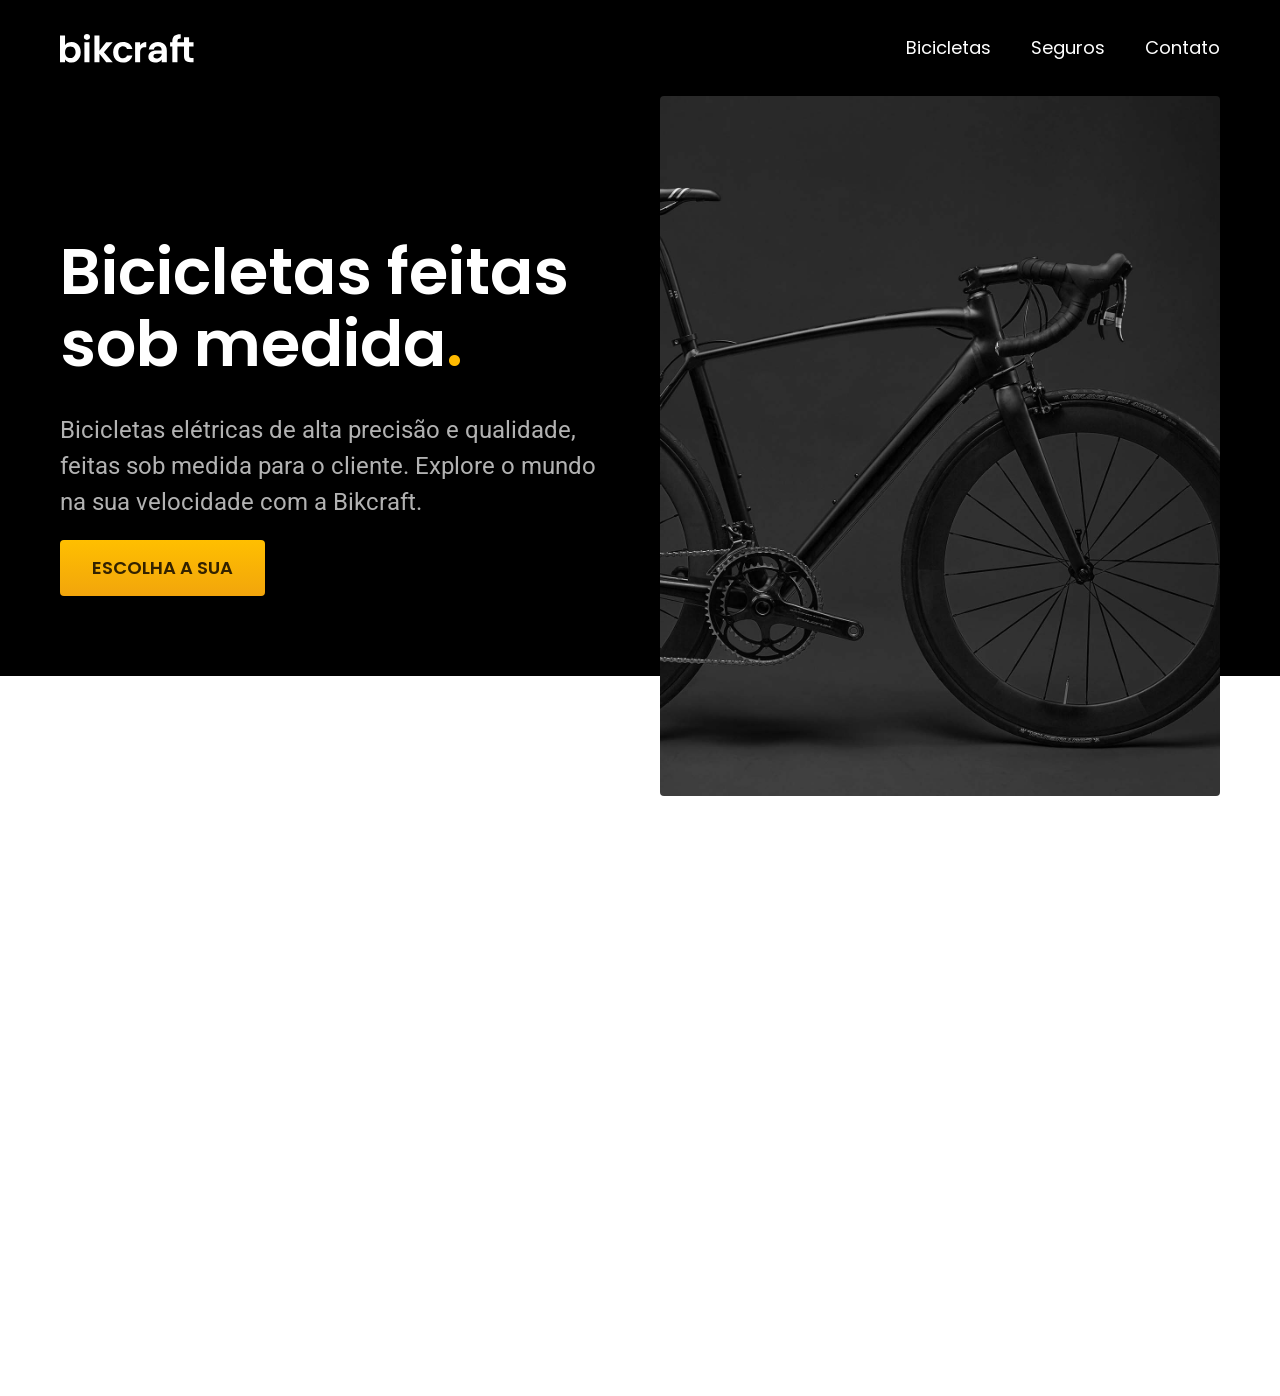
==== index.html @ 1d9999a8 "Refatoração, organização css" ====
<!DOCTYPE html>
<html lang="pt-br">

<head>
  <meta charset="UTF-8">
  <meta name="viewport" content="width=device-width, initial-scale=1.0">
  <title>Bikcraft - Bicicletas Elétricas</title>
  <meta name="description" content="Bicicletas elétricas de alta precisão e qualidade,  feitas sob medida para o cliente. Explore o mundo na sua velocidade com a Bikcraft.">
  <link rel="stylesheet" href="./css/style.css">
  <link rel="preconnect" href="https://fonts.googleapis.com">
  <link rel="preconnect" href="https://fonts.gstatic.com" crossorigin>
  <link href="https://fonts.googleapis.com/css2?family=Poppins:wght@400;600&family=Roboto:wght@400;500&display=swap" rel="stylesheet">
</head>

<body>
  <header class="header-bg">
    <div class="header">
      <a href="./"><img src="./img/bikcraft.svg" alt="Logo Bikcraft"></a>
      <nav aria-label="primaria">
        <ul class="header-menu font-1-m cor-0">
          <li><a href="./bicicletas.html">Bicicletas</a></li>
          <li><a href="./seguros.html">Seguros</a></li>
          <li><a href="./contato.html">Contato</a></li>
        </ul>
      </nav>
    </div>
  </header>
  <main class="introducao-bg">
    <div class="introducao">
      <div class="introducao-conteudo">
        <h1 class="font-1-xxl cor-0">Bicicletas feitas sob medida<span class="cor-p1">.</span></h1>
        <p class="font-2-l cor-5">Bicicletas elétricas de alta precisão e qualidade, feitas sob medida para o cliente. Explore o mundo na sua velocidade com a Bikcraft.</p>
        <a class="botao" href="./bicicletas.html">Escolha a sua</a>
      </div>
      <div>
        <img src="./img/fotos/introducao.jpg" alt="Bicicleta elétrica preta.">
      </div>
    </div>
  </main>

</body>


</html>
---- css/style.css ----
@import "./global/global.css";
@import "./utilidades/tipografia.css";
@import "./utilidades/cores.css";

@import "./global/header.css";

/* Utilidades */
@import "./utilidades/componentes.css";

/* Home */
@import "./home/introducao.css";
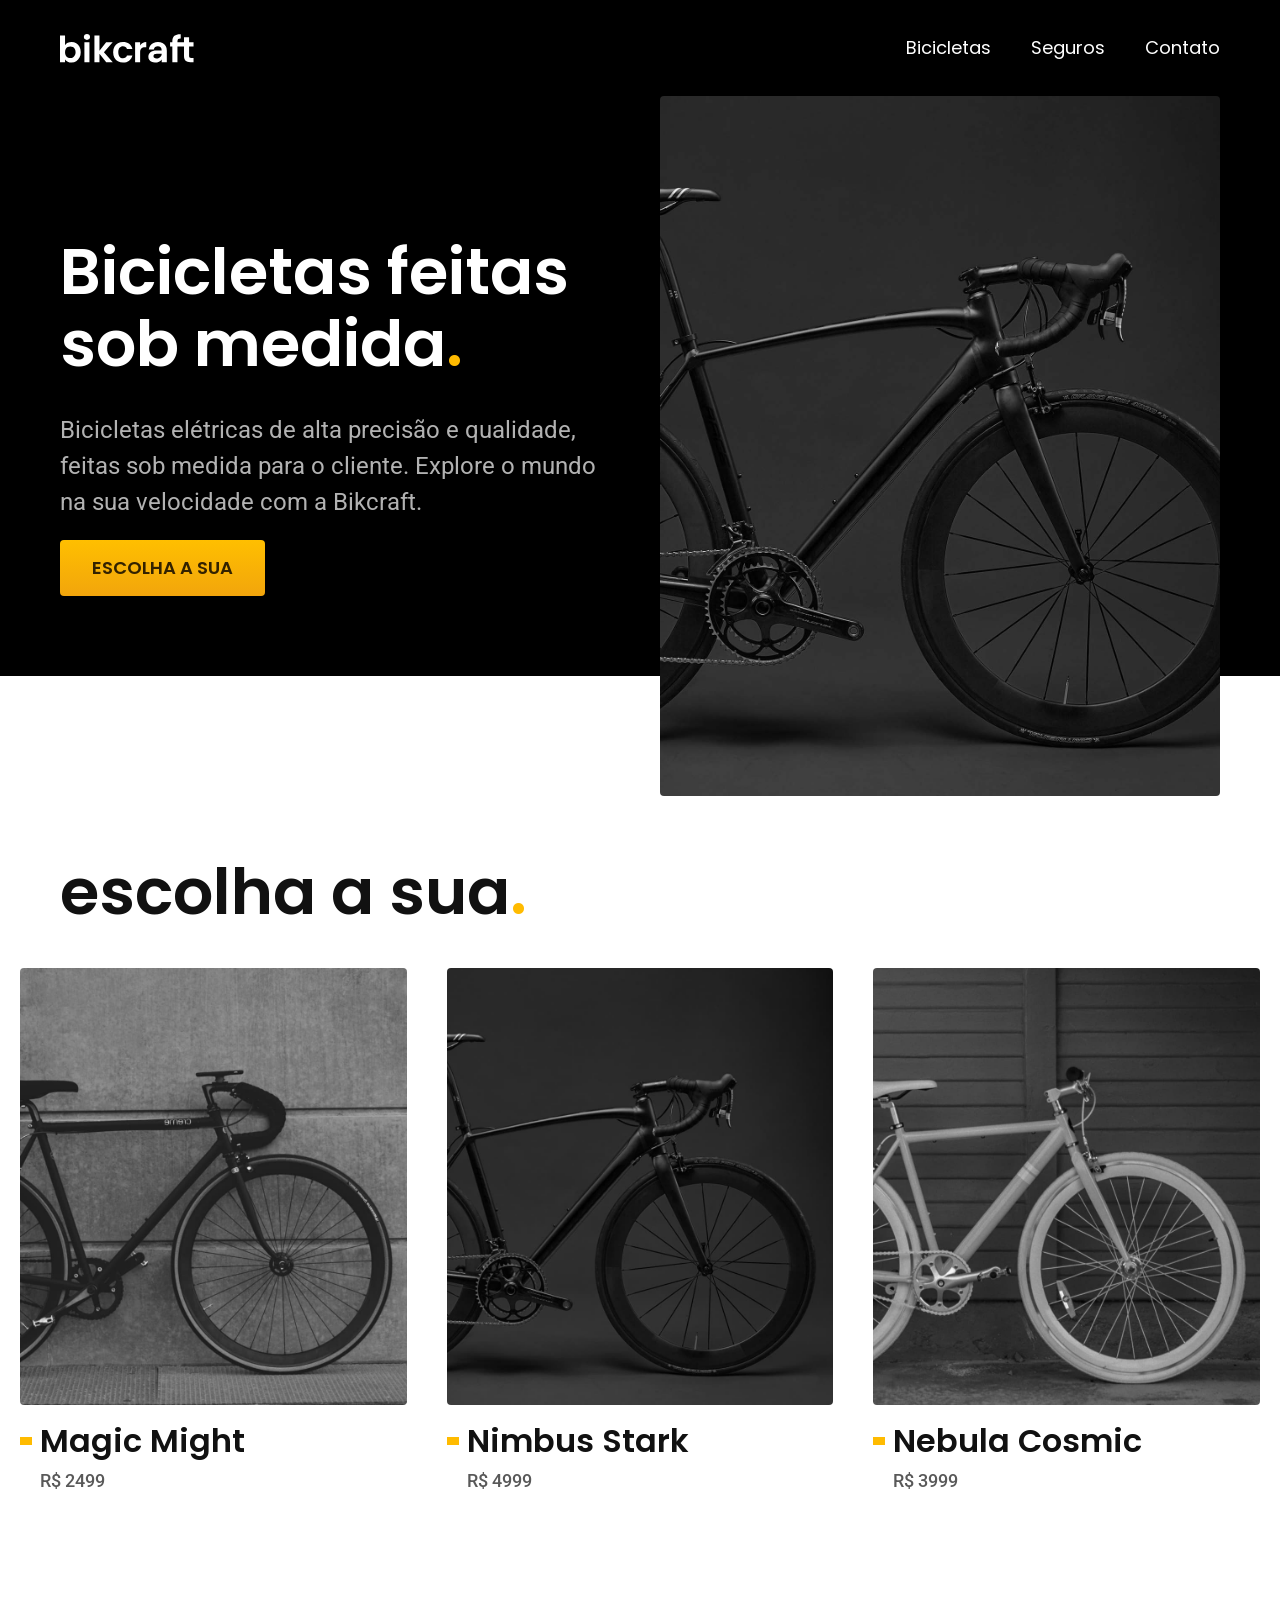
==== commit 20c463bf: "Adiciona lista de bicicletas" ====
--- a/index.html
+++ b/index.html
@@ -38,6 +38,33 @@
     </div>
   </main>
 
+  <article class="bicicletas-lista">
+    <h2 class="font-1-xxl">escolha a sua<span class="cor-p1">.</span></h2>
+    <ul>
+      <li>
+        <a href="./bicicletas/magic.html">
+          <img src="./img/bicicletas/magic-home.jpg" alt="Bicicleta preta modelo Magic.">
+          <h3 class="font-1-xl cor-11">Magic Might</h3>
+          <span class="font-2-m cor-8">R$ 2499</span>
+        </a>
+      </li>
+      <li>
+        <a href="./bicicletas/magic.html">
+          <img src="./img/bicicletas/nimbus-home.jpg" alt="Bicicleta preta modelo Magic.">
+          <h3 class="font-1-xl cor-11">Nimbus Stark</h3>
+          <span class="font-2-m cor-8">R$ 4999</span>
+        </a>
+      </li>
+      <li>
+        <a href="./bicicletas/magic.html">
+          <img src="./img/bicicletas/nebula-home.jpg" alt="Bicicleta preta modelo Magic.">
+          <h3 class="font-1-xl cor-11">Nebula Cosmic</h3>
+          <span class="font-2-m cor-8">R$ 3999</span>
+        </a>
+      </li>
+    </ul>
+  </article>
+
 </body>
 
 
--- a/css/style.css
+++ b/css/style.css
@@ -9,3 +9,6 @@
 
 /* Home */
 @import "./home/introducao.css";
+
+/* Bicicletas */
+@import "./bicicletas/bicicletas-lista.css";
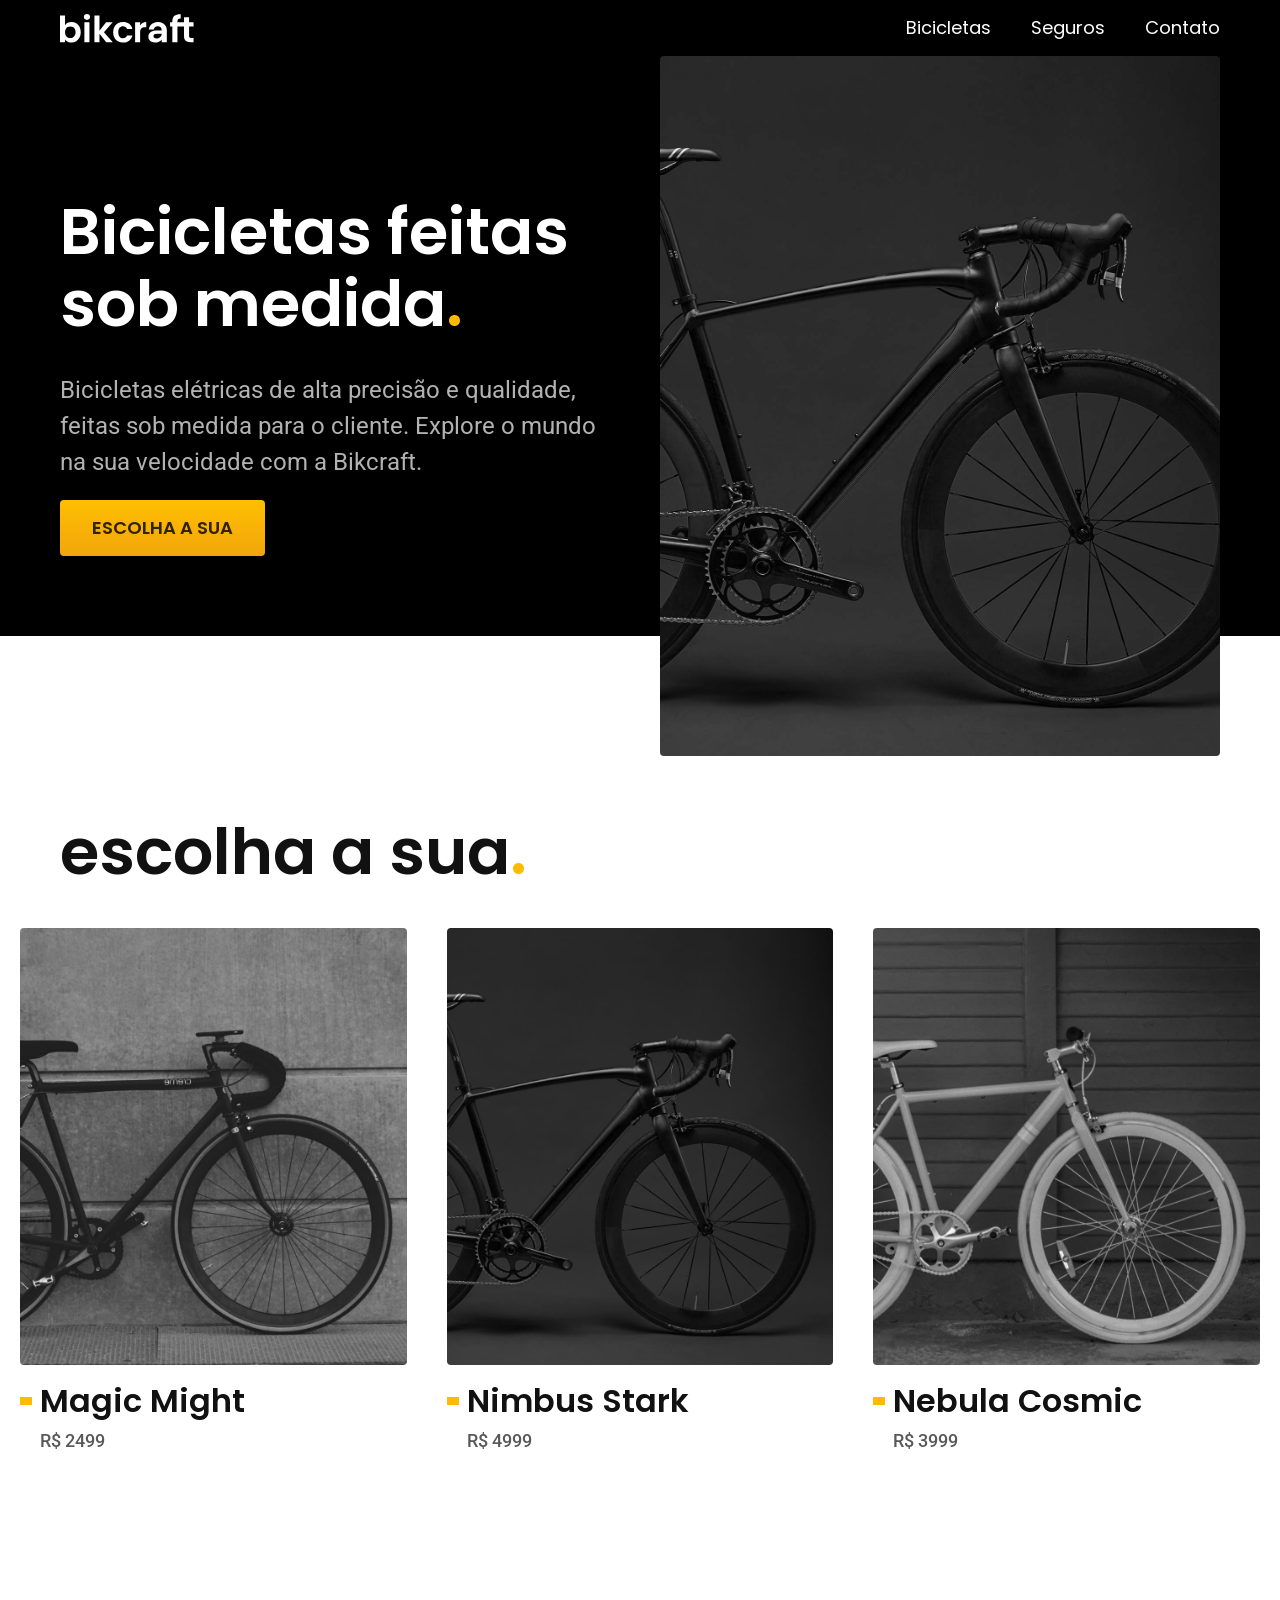
==== commit 89df43d5: "Organização css, adiciona container" ====
--- a/index.html
+++ b/index.html
@@ -14,7 +14,7 @@
 
 <body>
   <header class="header-bg">
-    <div class="header">
+    <div class="header container">
       <a href="./"><img src="./img/bikcraft.svg" alt="Logo Bikcraft"></a>
       <nav aria-label="primaria">
         <ul class="header-menu font-1-m cor-0">
@@ -26,7 +26,7 @@
     </div>
   </header>
   <main class="introducao-bg">
-    <div class="introducao">
+    <div class="introducao container">
       <div class="introducao-conteudo">
         <h1 class="font-1-xxl cor-0">Bicicletas feitas sob medida<span class="cor-p1">.</span></h1>
         <p class="font-2-l cor-5">Bicicletas elétricas de alta precisão e qualidade, feitas sob medida para o cliente. Explore o mundo na sua velocidade com a Bikcraft.</p>
@@ -39,7 +39,7 @@
   </main>
 
   <article class="bicicletas-lista">
-    <h2 class="font-1-xxl">escolha a sua<span class="cor-p1">.</span></h2>
+    <h2 class="container font-1-xxl">escolha a sua<span class="cor-p1">.</span></h2>
     <ul>
       <li>
         <a href="./bicicletas/magic.html">
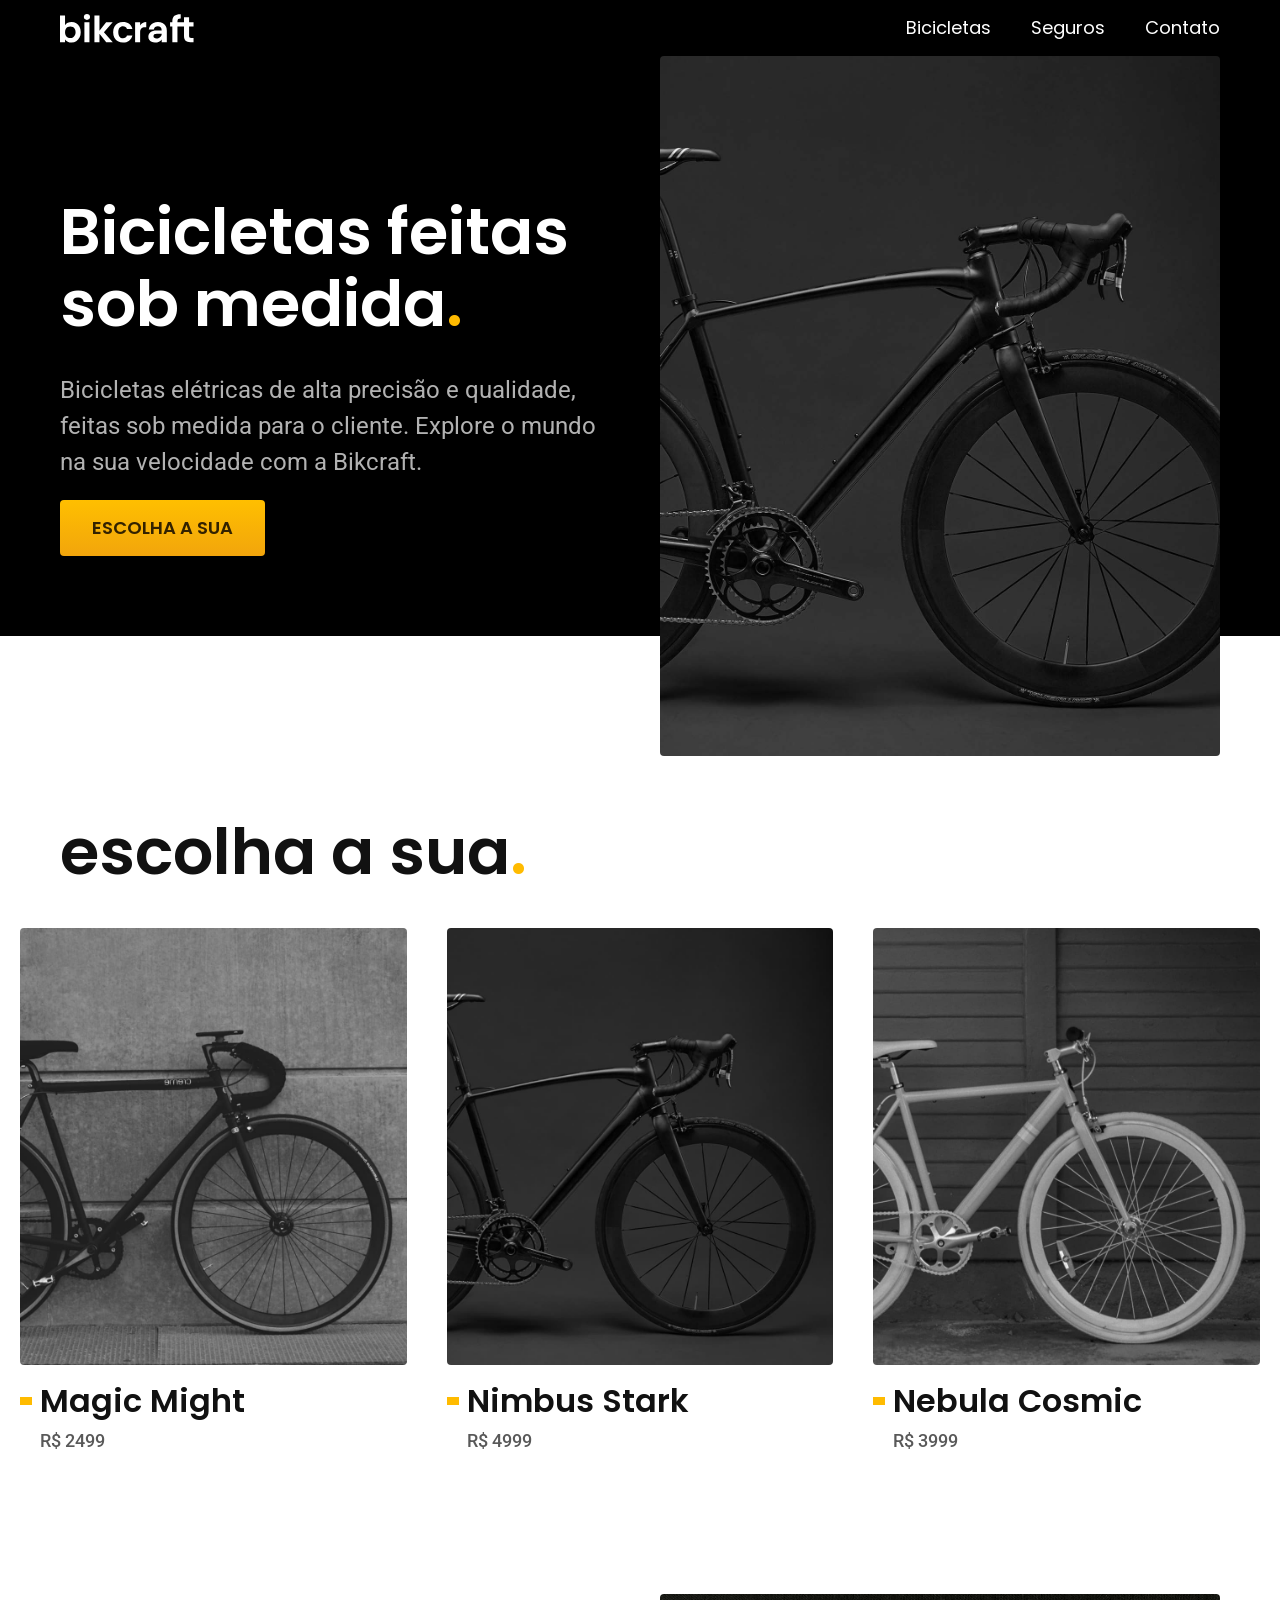
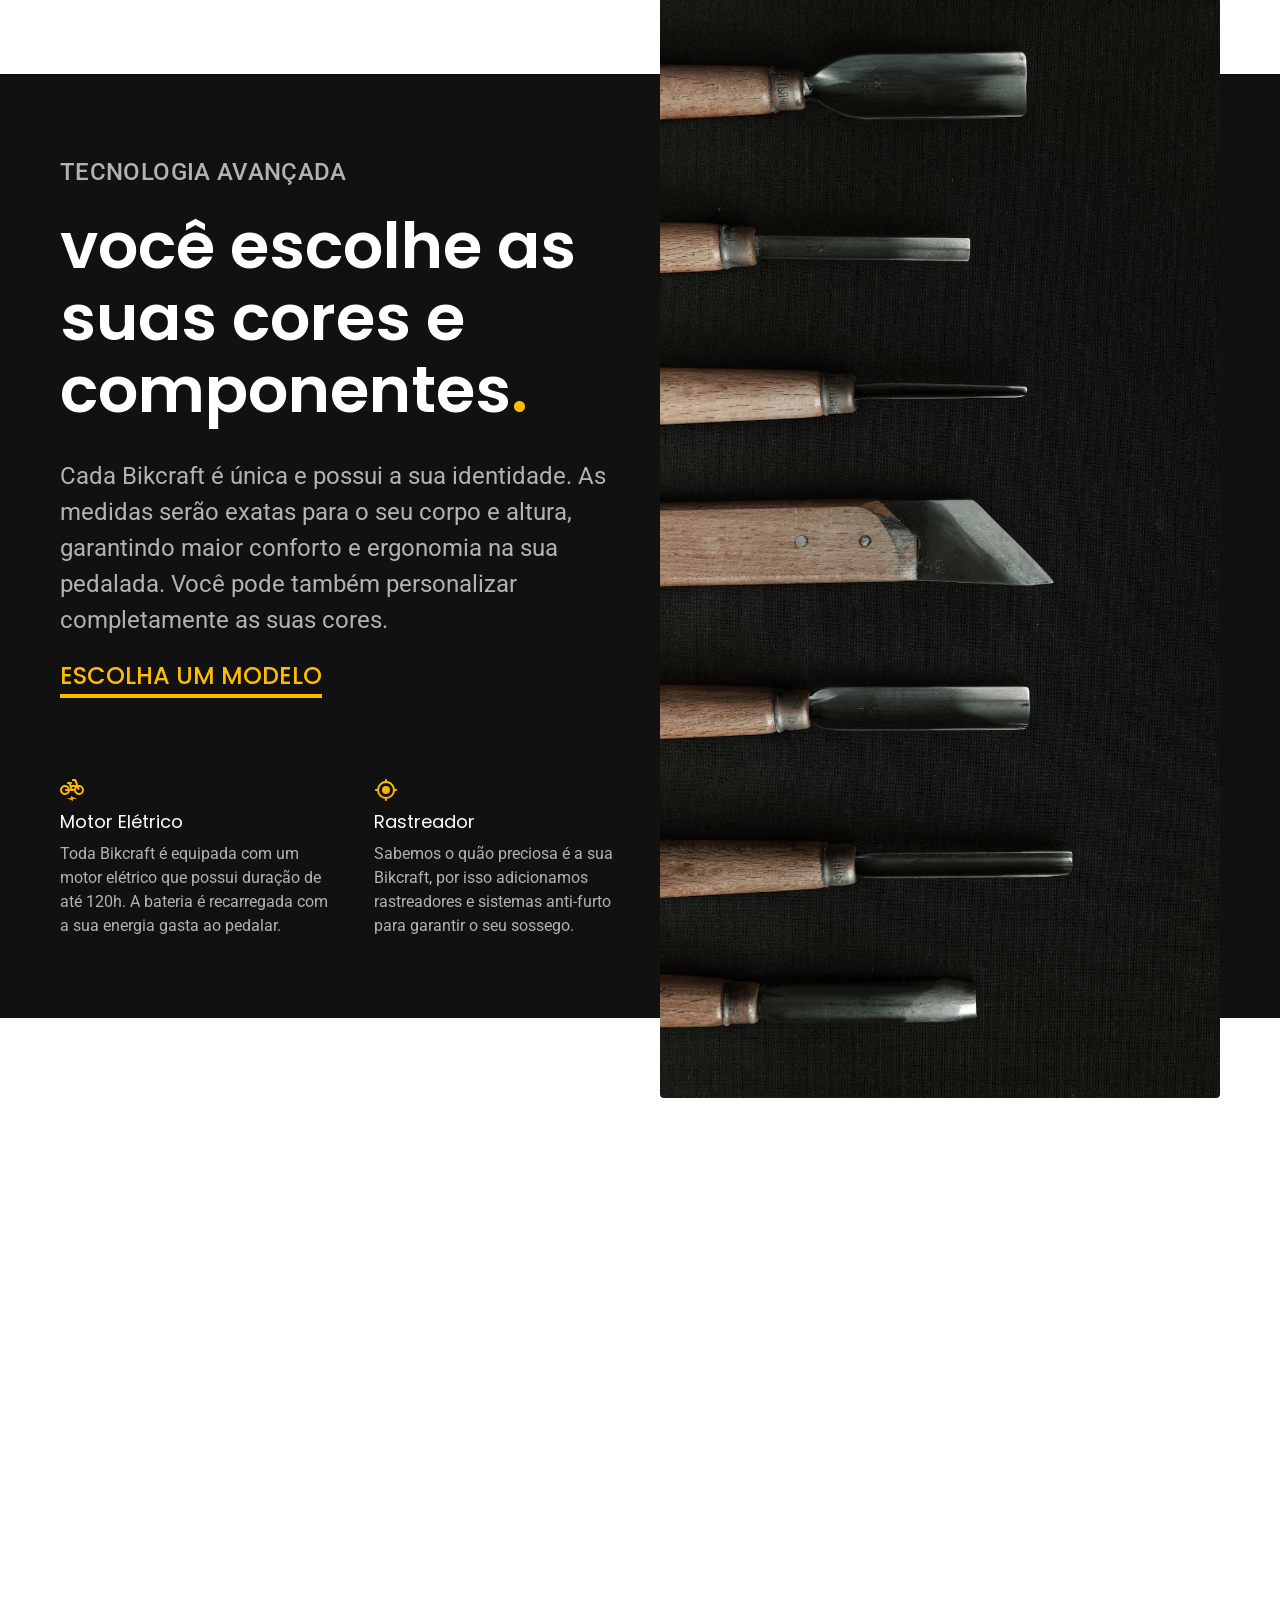
==== commit 4d8b32ad: "Adiciona tecnologia" ====
--- a/index.html
+++ b/index.html
@@ -65,7 +65,31 @@
     </ul>
   </article>
 
+  <article class="tecnologia-bg">
+    <div class="tecnologia container">
+      <div class="tecnologia-conteudo">
+        <span class="font-2-l-b cor-5">Tecnologia Avançada</span>
+        <h2 class="font-1-xxl cor-0">você escolhe as suas cores e componentes<span class="cor-p1">.</span></h2>
+        <p class="font-2-l cor-5">Cada Bikcraft é única e possui a sua identidade. As medidas serão exatas para o seu corpo e altura, garantindo maior conforto e ergonomia na sua pedalada. Você pode também personalizar completamente as suas cores.</p>
+        <a class="link" href="./bicicletas.html">Escolha um modelo</a>
+        <div class="tecnologia-vantagens">
+          <div>
+            <img src="./img/icones/eletrica.svg" alt="">
+            <h3 class="font-1-m cor-0">Motor Elétrico</h3>
+            <p class="font-2-s cor-5">Toda Bikcraft é equipada com um motor elétrico que possui duração de até 120h. A bateria é recarregada com a sua energia gasta ao pedalar.</p>
+          </div>
+          <div>
+            <img src="./img/icones/rastreador.svg" alt="">
+            <h3 class="font-1-m cor-0">Rastreador</h3>
+            <p class="font-2-s cor-5">Sabemos o quão preciosa é a sua Bikcraft, por isso adicionamos rastreadores e sistemas anti-furto para garantir o seu sossego.</p>
+          </div>
+        </div>
+      </div>
+      <div class="tecnologia-imagem">
+        <img src="./img/fotos/tecnologia.jpg" alt="">
+      </div>
+    </div>
+  </article>
 </body>
 
-
 </html>
--- a/css/style.css
+++ b/css/style.css
@@ -9,6 +9,7 @@
 
 /* Home */
 @import "./home/introducao.css";
+@import "./home/tecnologia.css";
 
 /* Bicicletas */
 @import "./bicicletas/bicicletas-lista.css";
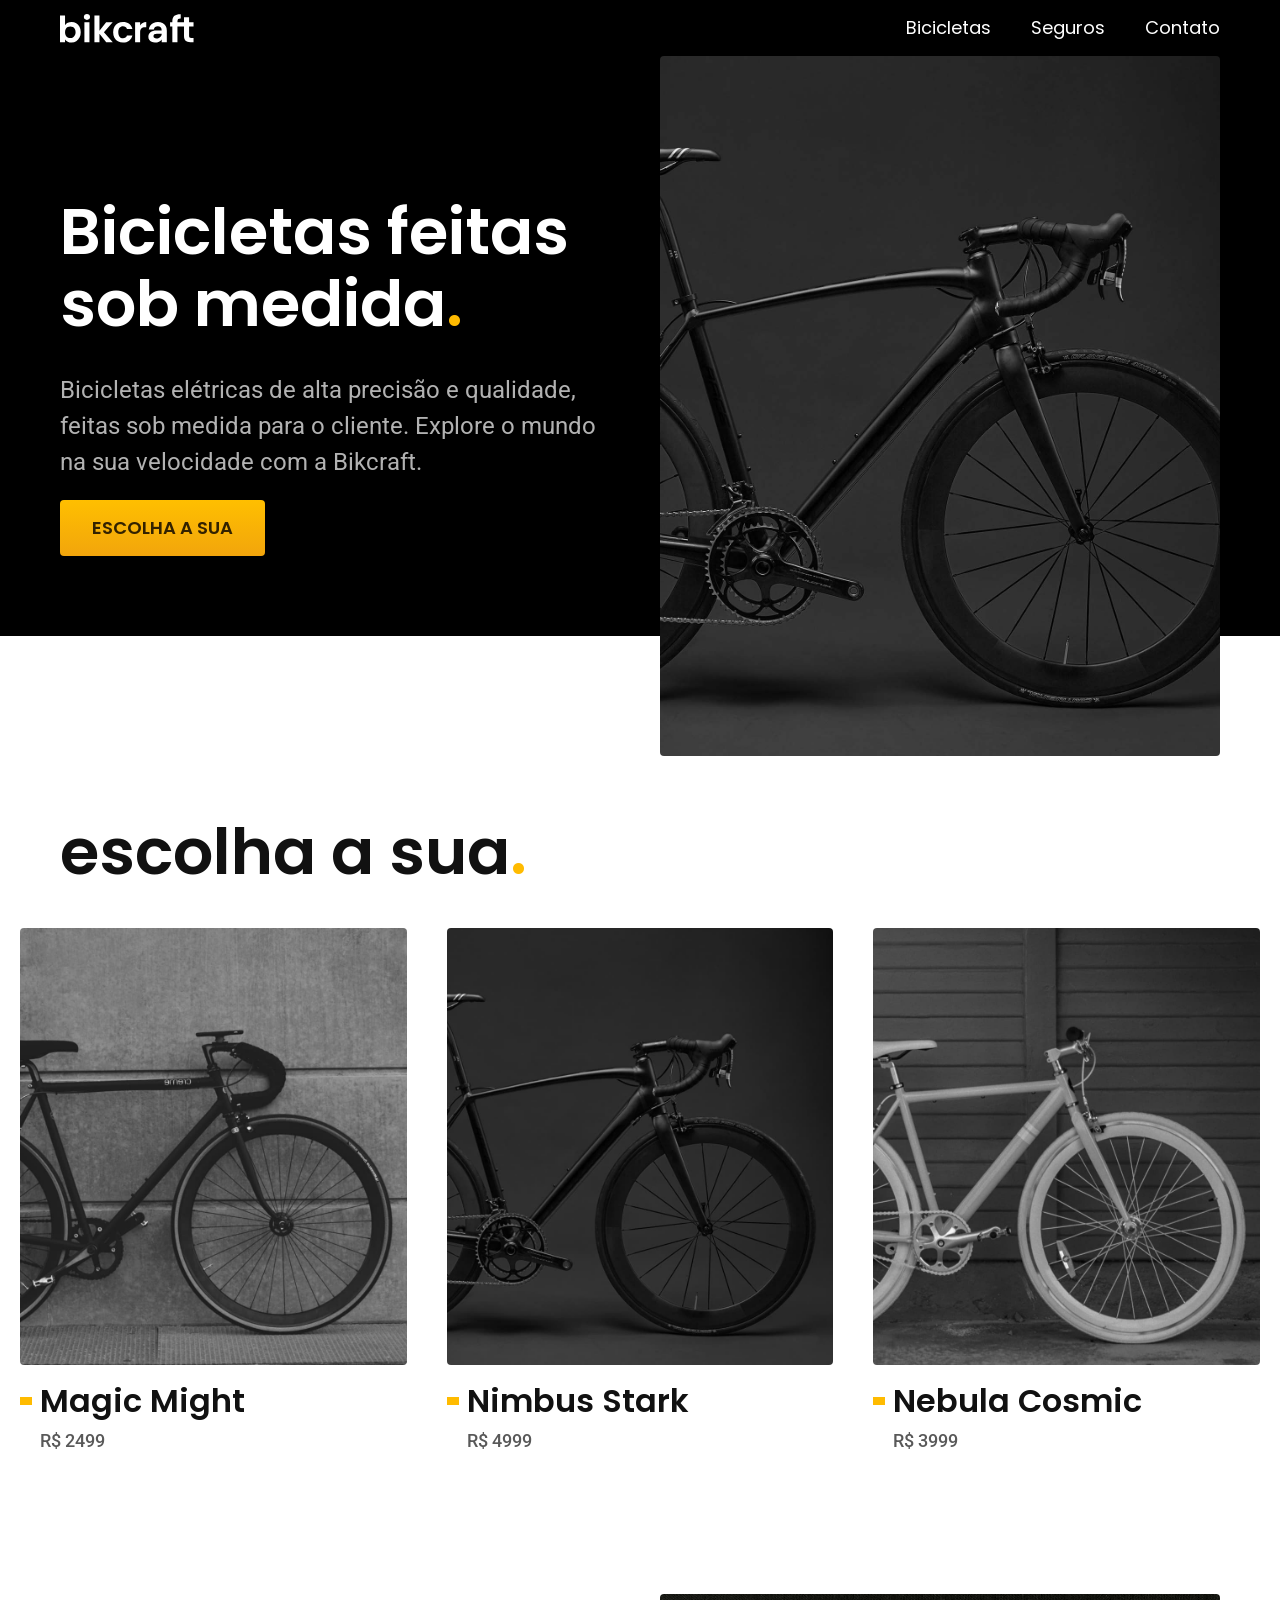
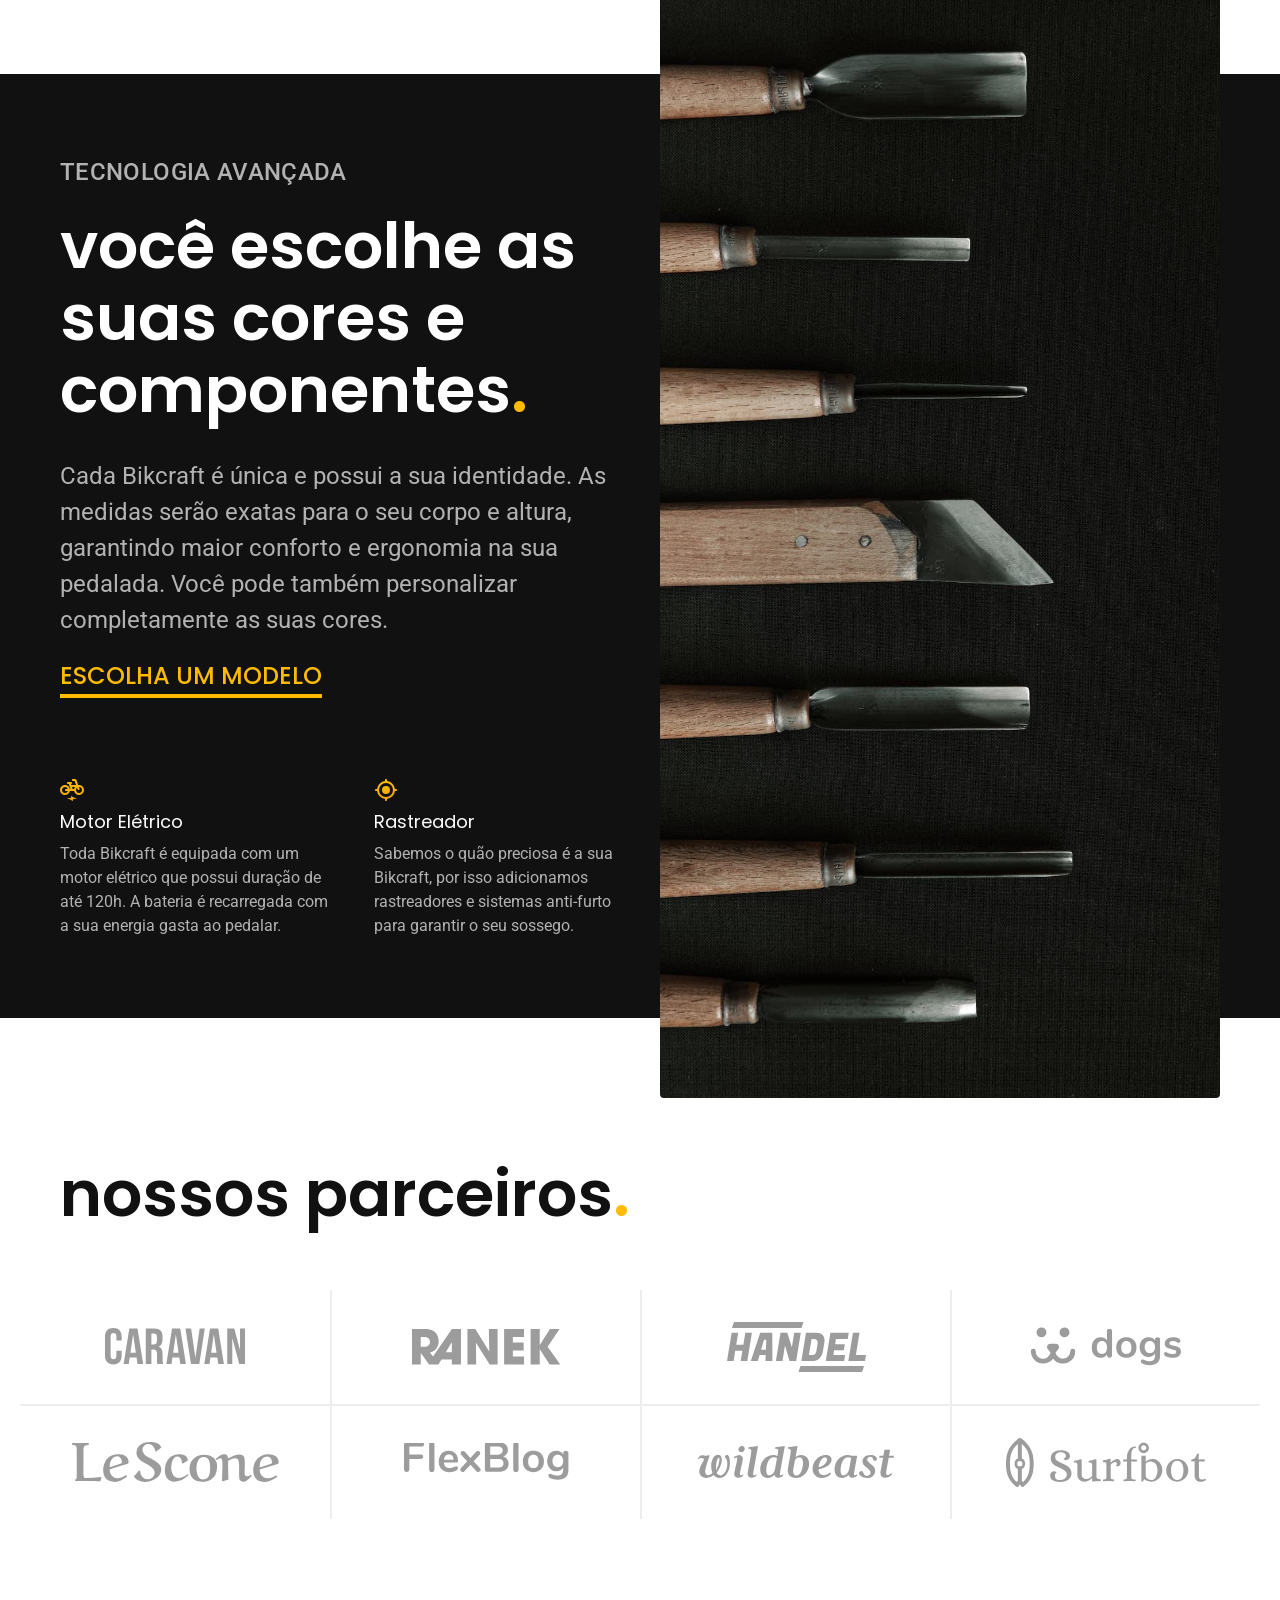
==== commit 39931fd0: "Adiciona parceiros" ====
--- a/index.html
+++ b/index.html
@@ -90,6 +90,19 @@
       </div>
     </div>
   </article>
+  <section class="parceiros" aria-label="Nossos Parceiros">
+    <h2 class="container font-1-xxl">nossos parceiros<span class="cor-p1">.</span></h2>
+    <ul>
+      <li><img src="./img/parceiros/caravan.svg" alt="caravan"></li>
+      <li><img src="./img/parceiros/ranek.svg" alt="ranek"></li>
+      <li><img src="./img/parceiros/handel.svg" alt="handel"></li>
+      <li><img src="./img/parceiros/dogs.svg" alt="dogs"></li>
+      <li><img src="./img/parceiros/lescone.svg" alt="lescone"></li>
+      <li><img src="./img/parceiros/flexblog.svg" alt="flexblog"></li>
+      <li><img src="./img/parceiros/wildbeast.svg" alt="wildbeast"></li>
+      <li><img src="./img/parceiros/surfbot.svg" alt="surfbot"></li>
+    </ul>
+  </section>
 </body>
 
 </html>
--- a/css/style.css
+++ b/css/style.css
@@ -10,6 +10,7 @@
 /* Home */
 @import "./home/introducao.css";
 @import "./home/tecnologia.css";
+@import "./home/parceiros.css";
 
 /* Bicicletas */
 @import "./bicicletas/bicicletas-lista.css";
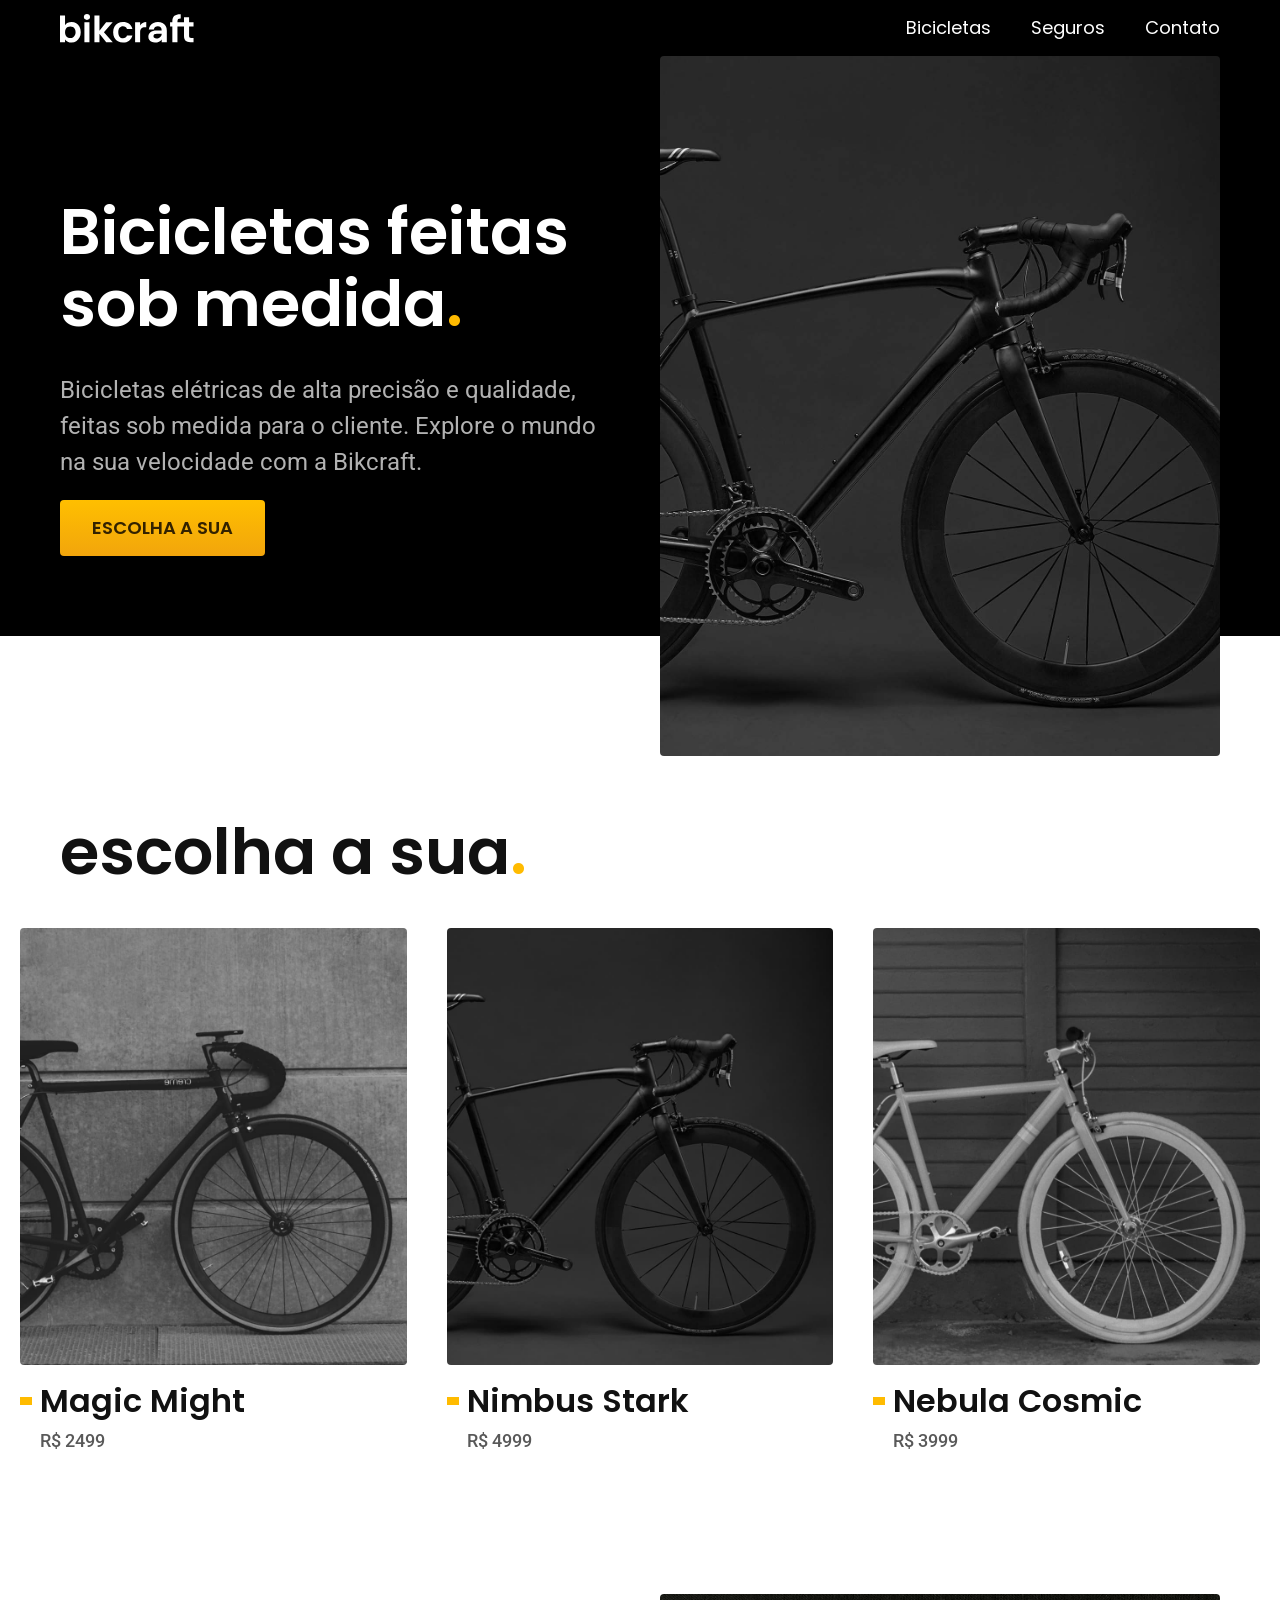
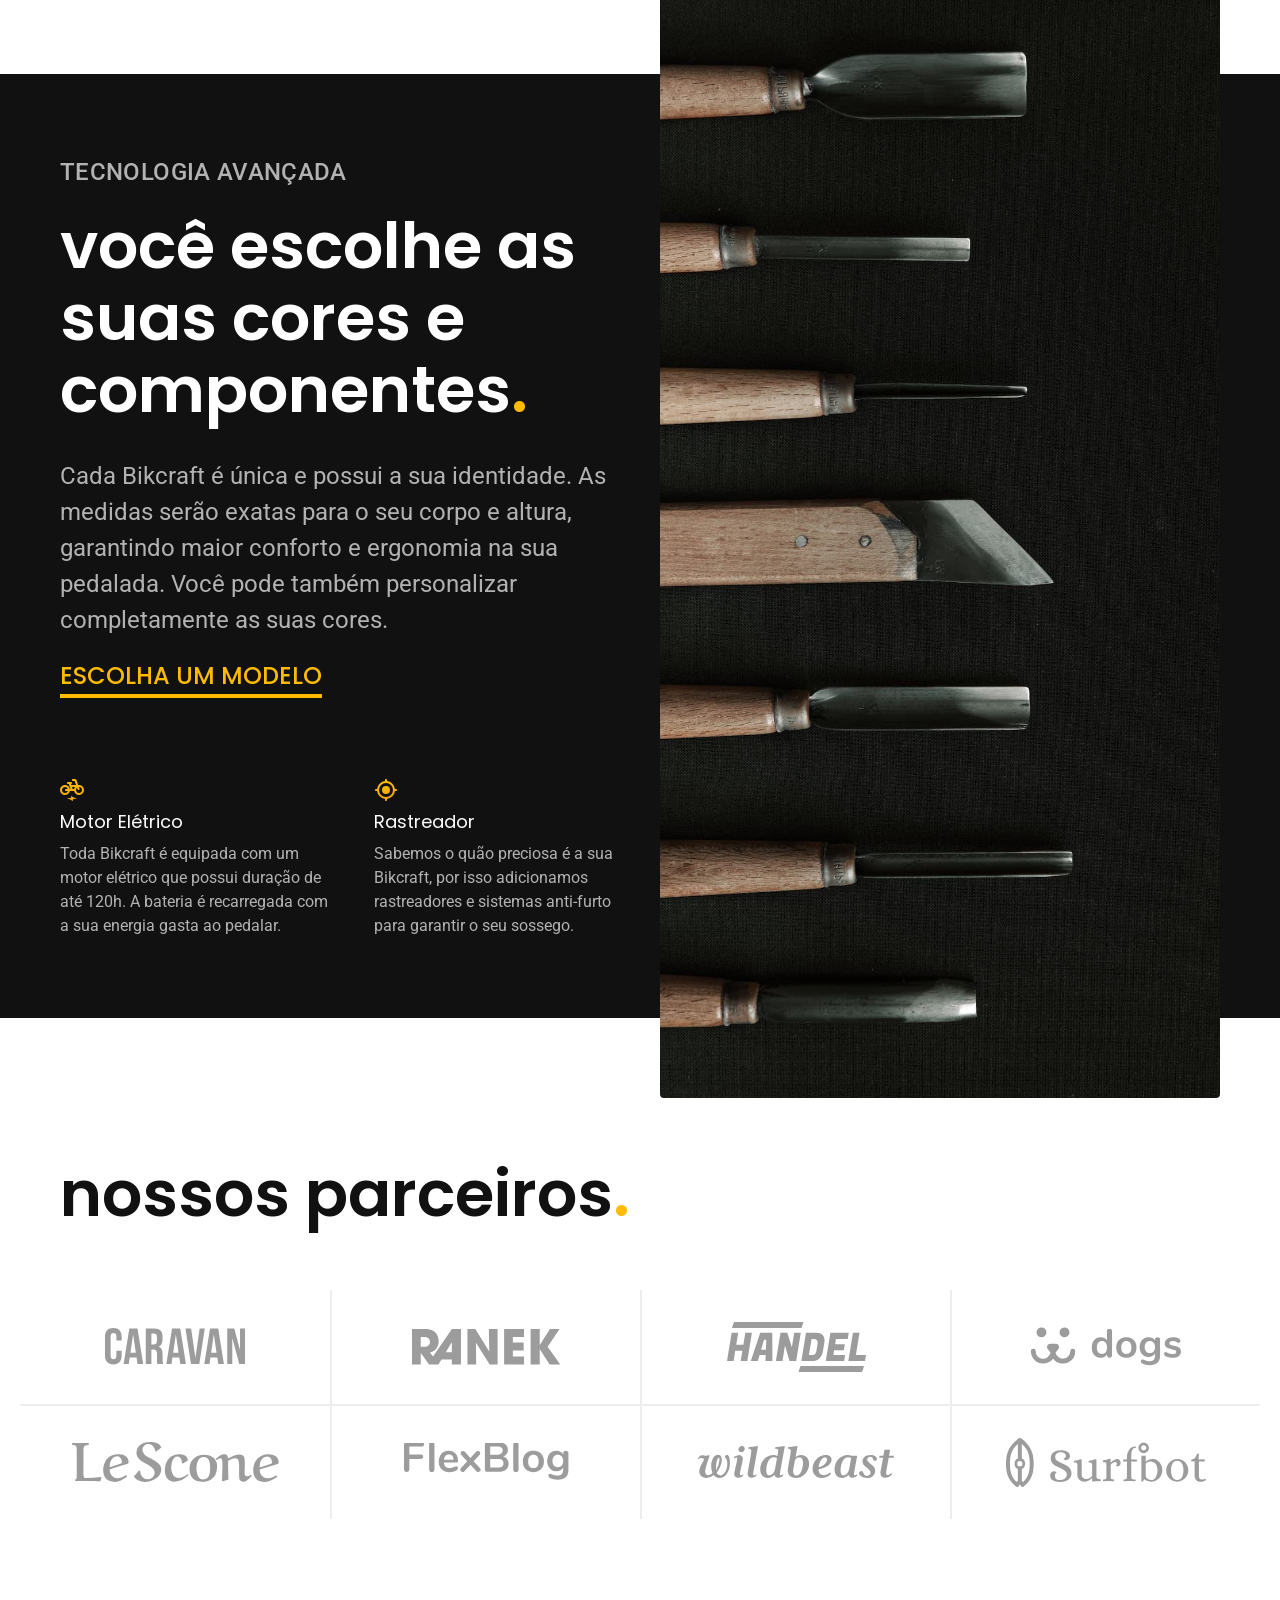
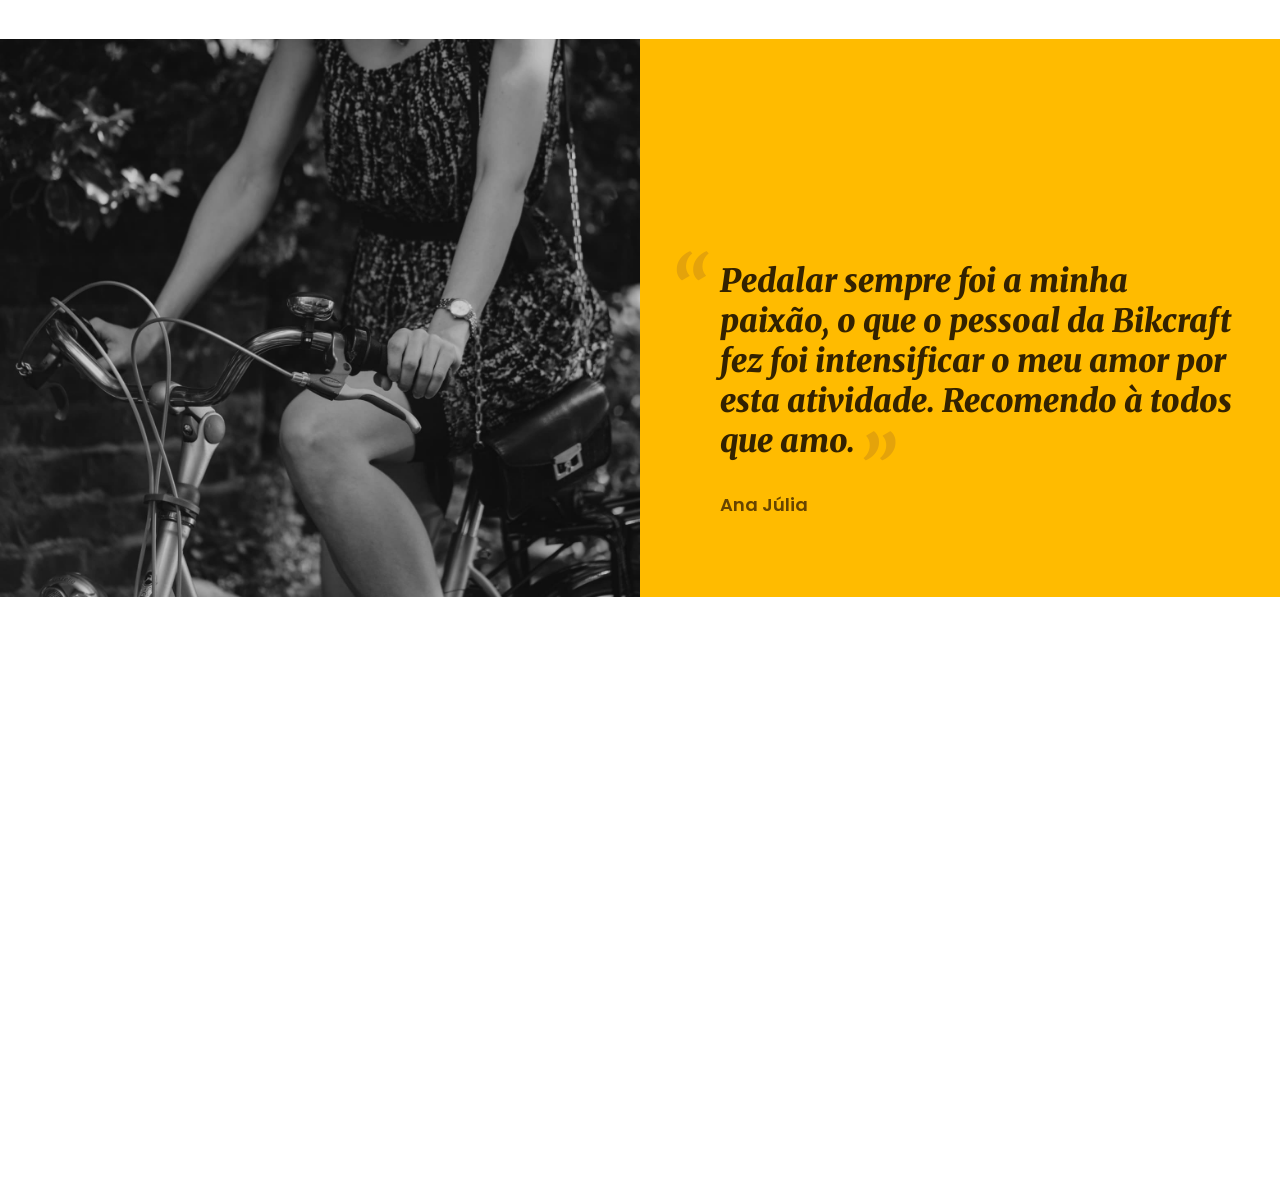
==== commit 24a05015: "Adiciona depoimento" ====
--- a/index.html
+++ b/index.html
@@ -9,7 +9,7 @@
   <link rel="stylesheet" href="./css/style.css">
   <link rel="preconnect" href="https://fonts.googleapis.com">
   <link rel="preconnect" href="https://fonts.gstatic.com" crossorigin>
-  <link href="https://fonts.googleapis.com/css2?family=Poppins:wght@400;600&family=Roboto:wght@400;500&display=swap" rel="stylesheet">
+  <link href="https://fonts.googleapis.com/css2?family=Merriweather:ital,wght@1,900&family=Poppins:wght@400;600&family=Roboto:wght@500&display=swap" rel="stylesheet">
 </head>
 
 <body>
@@ -90,6 +90,7 @@
       </div>
     </div>
   </article>
+
   <section class="parceiros" aria-label="Nossos Parceiros">
     <h2 class="container font-1-xxl">nossos parceiros<span class="cor-p1">.</span></h2>
     <ul>
@@ -103,6 +104,19 @@
       <li><img src="./img/parceiros/surfbot.svg" alt="surfbot"></li>
     </ul>
   </section>
+
+  <section class="depoimento" aria-label="Depoimento">
+    <div>
+      <img src="./img/fotos/depoimento.jpg" alt="Pessoa pedalando uma bicicleta Bikcraft">
+    </div>
+    <div class="depoimento-conteudo">
+      <blockquote class="font-1-xl cor-p5">
+        <p>Pedalar sempre foi a minha paixão, o que o pessoal da Bikcraft fez foi intensificar o meu amor por esta atividade. Recomendo à todos que amo.</p>
+      </blockquote>
+      <span class="font-1-m-b cor-p4">Ana Júlia</span>
+    </div>
+  </section>
+
 </body>
 
 </html>
--- a/css/style.css
+++ b/css/style.css
@@ -11,6 +11,7 @@
 @import "./home/introducao.css";
 @import "./home/tecnologia.css";
 @import "./home/parceiros.css";
+@import "./home/depoimento.css";
 
 /* Bicicletas */
 @import "./bicicletas/bicicletas-lista.css";
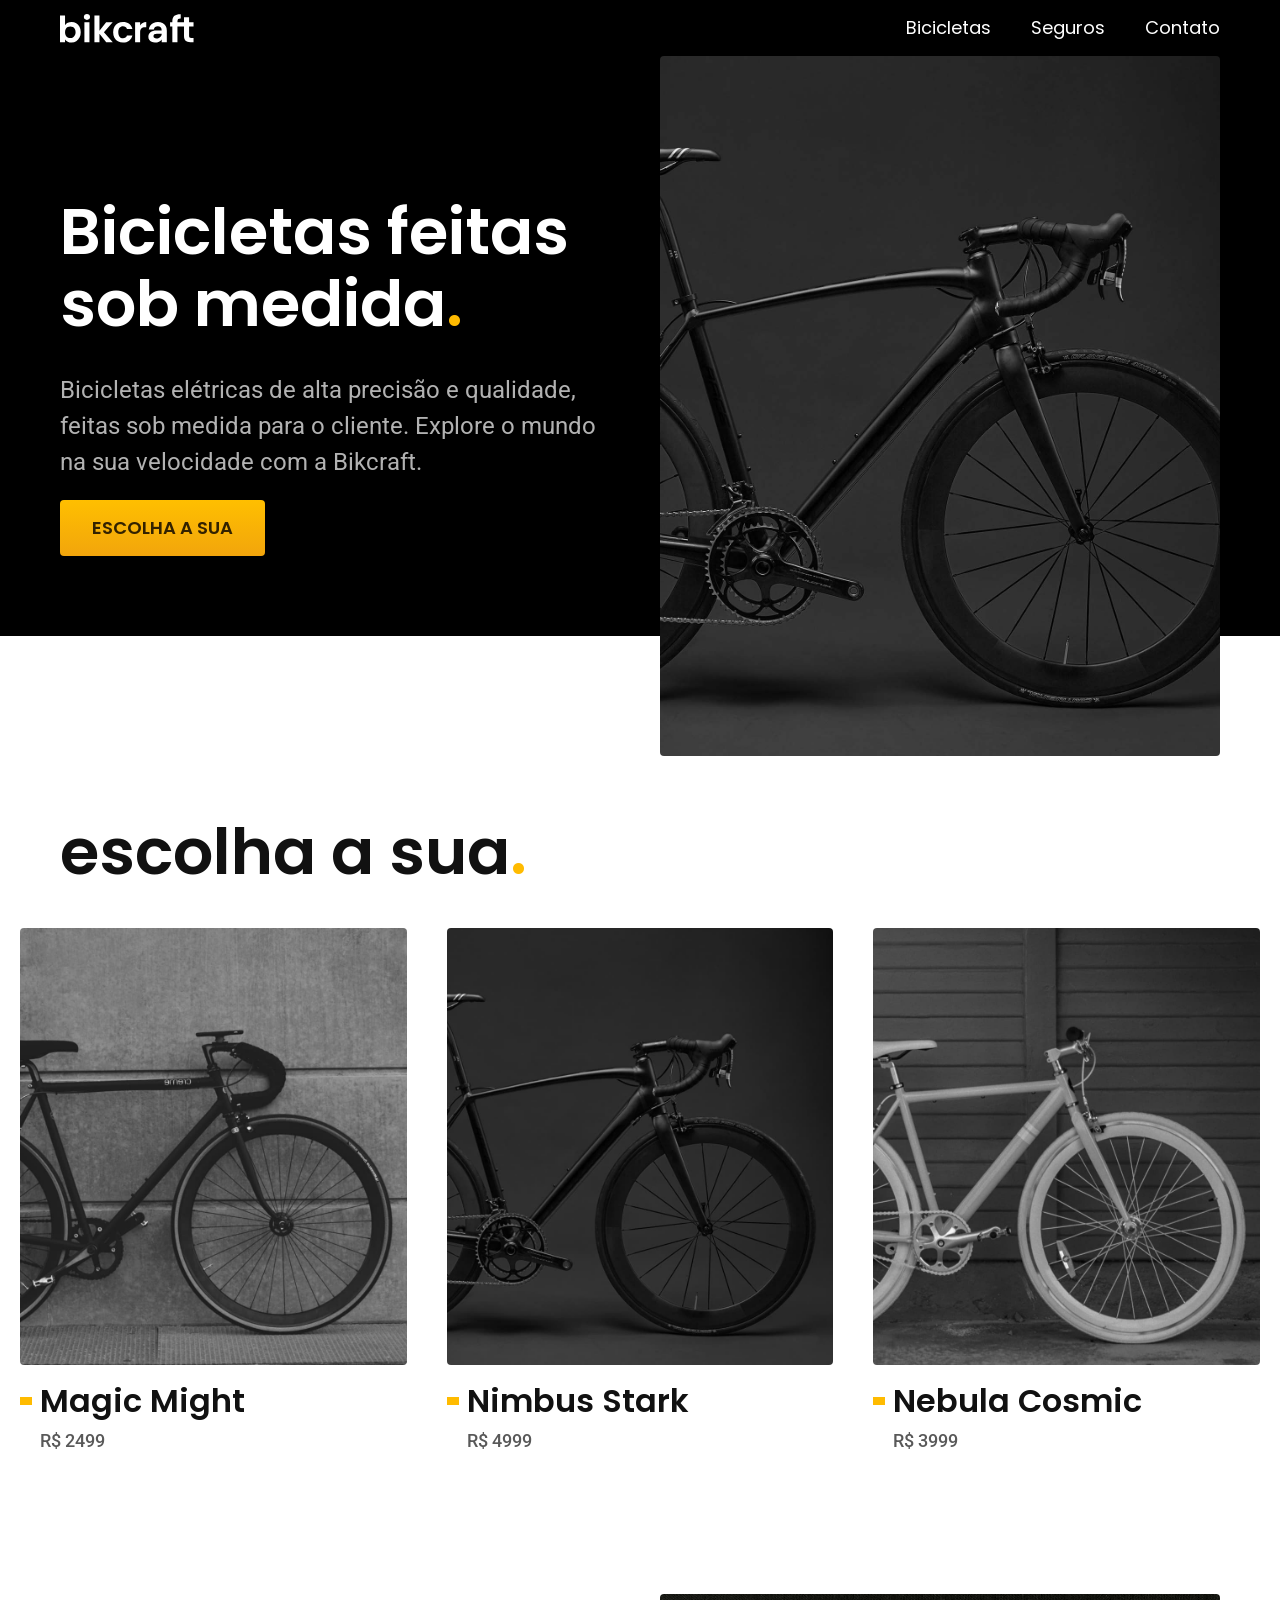
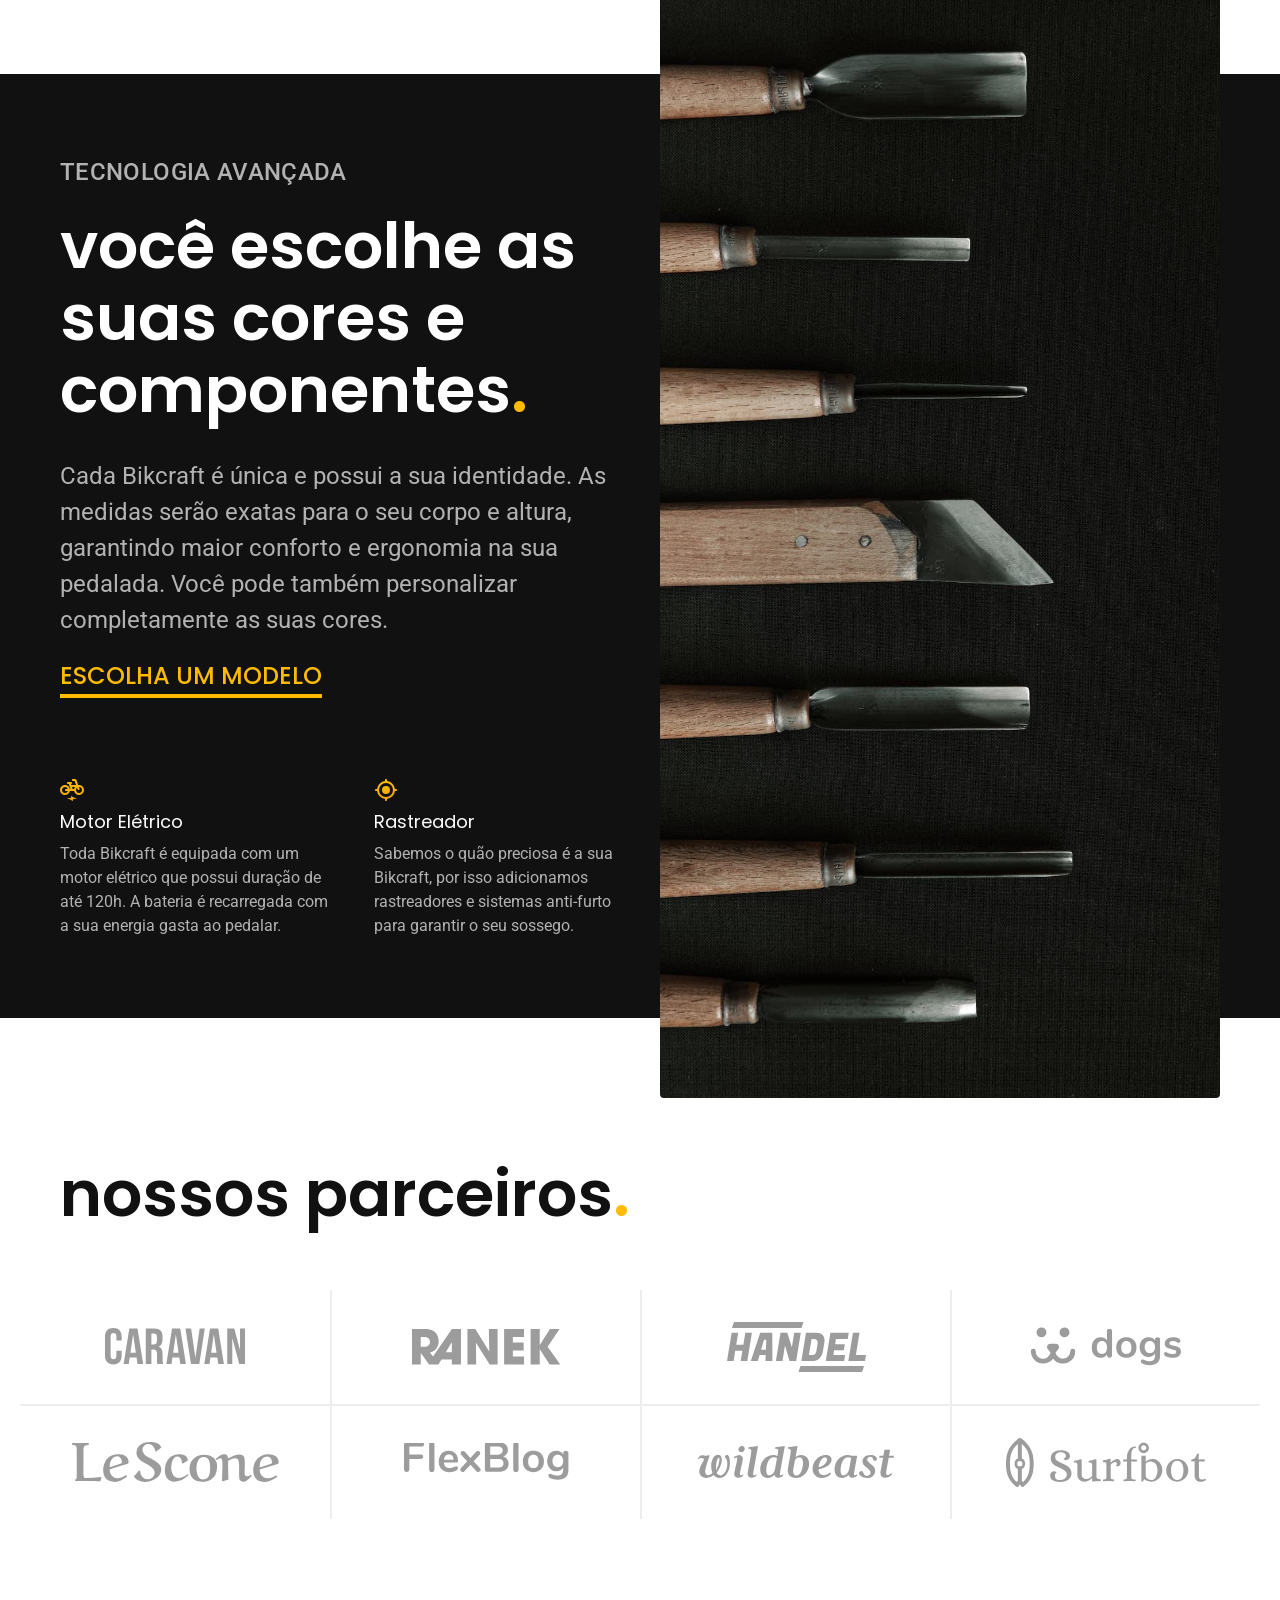
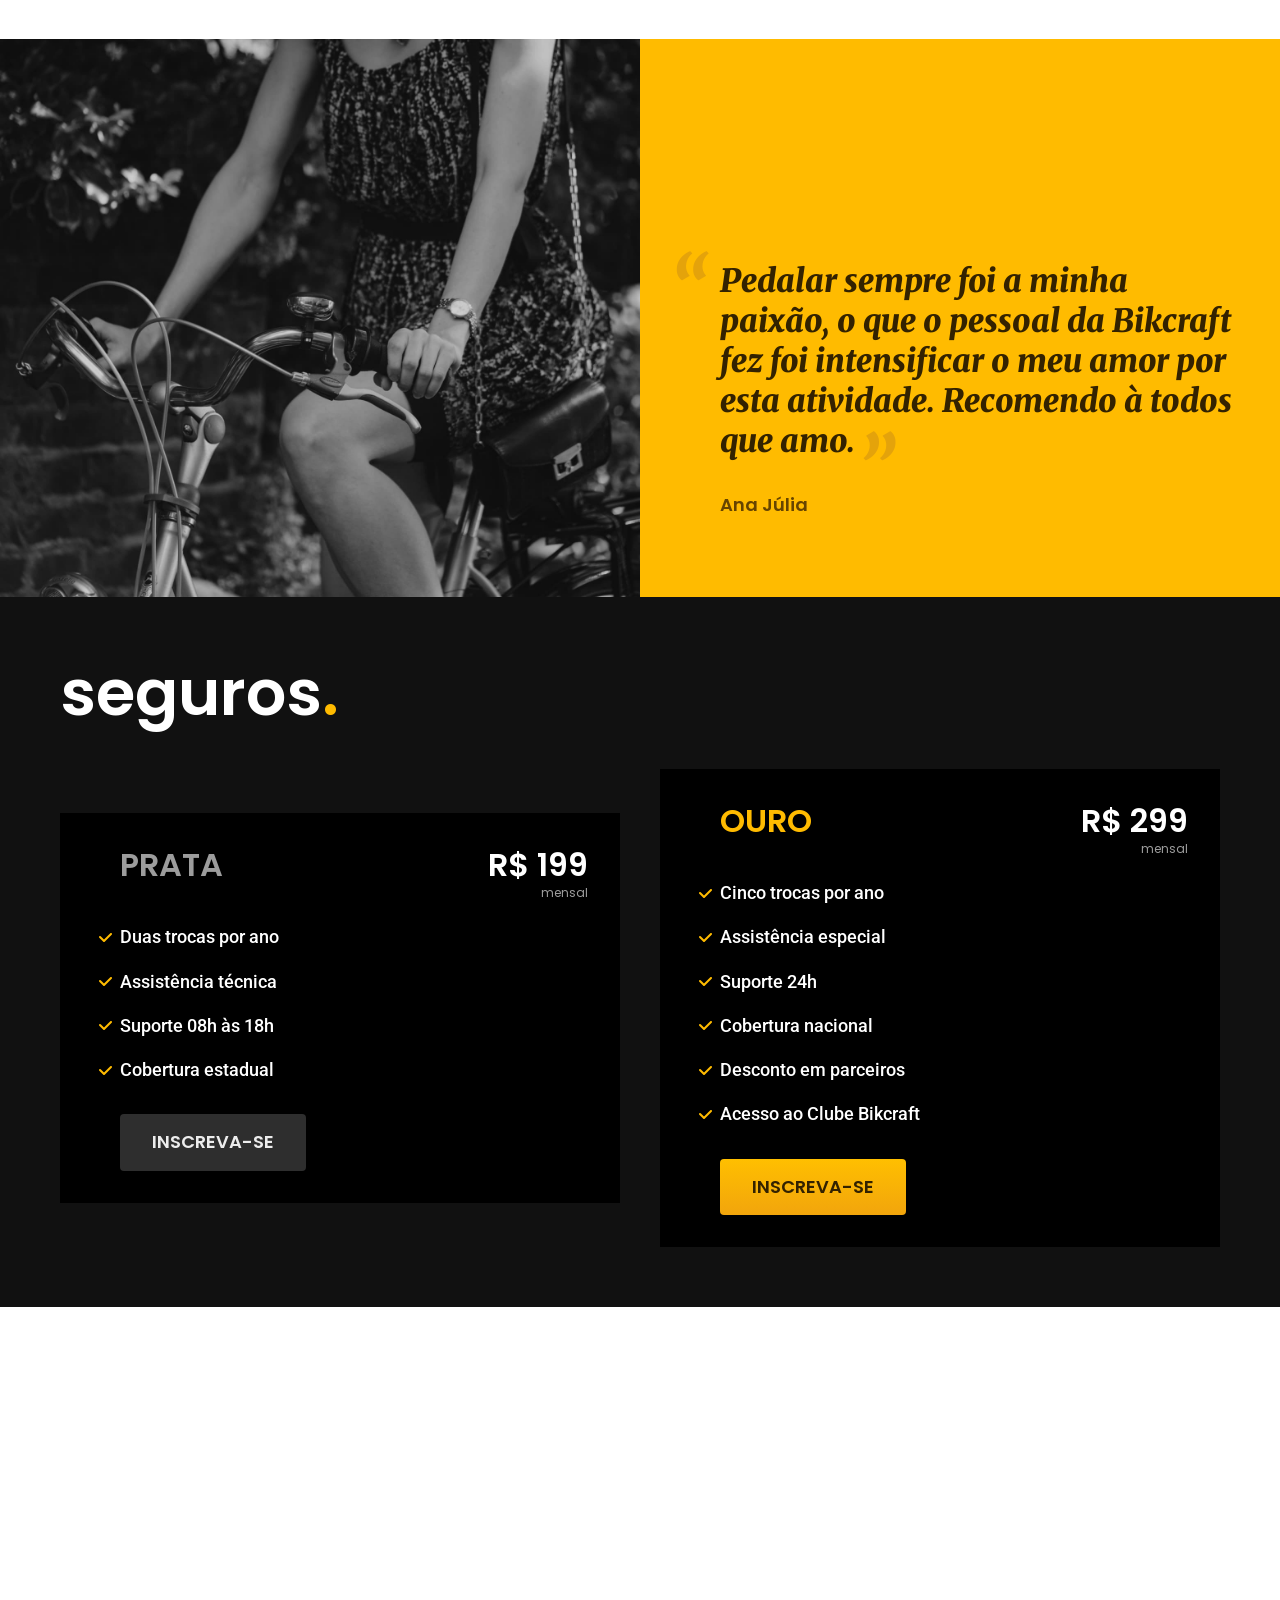
==== commit 9b5d55ea: "Adiciona seguro" ====
--- a/index.html
+++ b/index.html
@@ -117,6 +117,36 @@
     </div>
   </section>
 
+  <article class="seguros-bg">
+    <div class="seguros container">
+      <h2 class="font-1-xxl cor-0">seguros<span class="cor-p1">.</span></h2>
+      <div class="seguros-item">
+        <h3 class="font-1-xl cor-6">PRATA</h3>
+        <span class="font-1-xl cor-0">R$ 199 <span class="font-1-xs cor-6">mensal</span></span>
+        <ul class="font-2-m cor-0">
+          <li>Duas trocas por ano</li>
+          <li>Assistência técnica</li>
+          <li>Suporte 08h às 18h</li>
+          <li>Cobertura estadual</li>
+        </ul>
+        <a class="botao secundario" href="./orcamento.html">Inscreva-se</a>
+      </div>
+
+      <div class="seguros-item">
+        <h3 class="font-1-xl cor-p1">OURO</h3>
+        <span class="font-1-xl cor-0">R$ 299 <span class="font-1-xs cor-6">mensal</span></span>
+        <ul class="font-2-m cor-0">
+          <li>Cinco trocas por ano</li>
+          <li>Assistência especial</li>
+          <li>Suporte 24h</li>
+          <li>Cobertura nacional</li>
+          <li>Desconto em parceiros</li>
+          <li>Acesso ao Clube Bikcraft</li>
+        </ul>
+        <a class="botao" href="./orcamento.html">Inscreva-se</a>
+      </div>
+    </div>
+  </article>
 </body>
 
 </html>
--- a/css/style.css
+++ b/css/style.css
@@ -15,3 +15,6 @@
 
 /* Bicicletas */
 @import "./bicicletas/bicicletas-lista.css";
+
+/* Seguros */
+@import "./seguros/seguros.css";
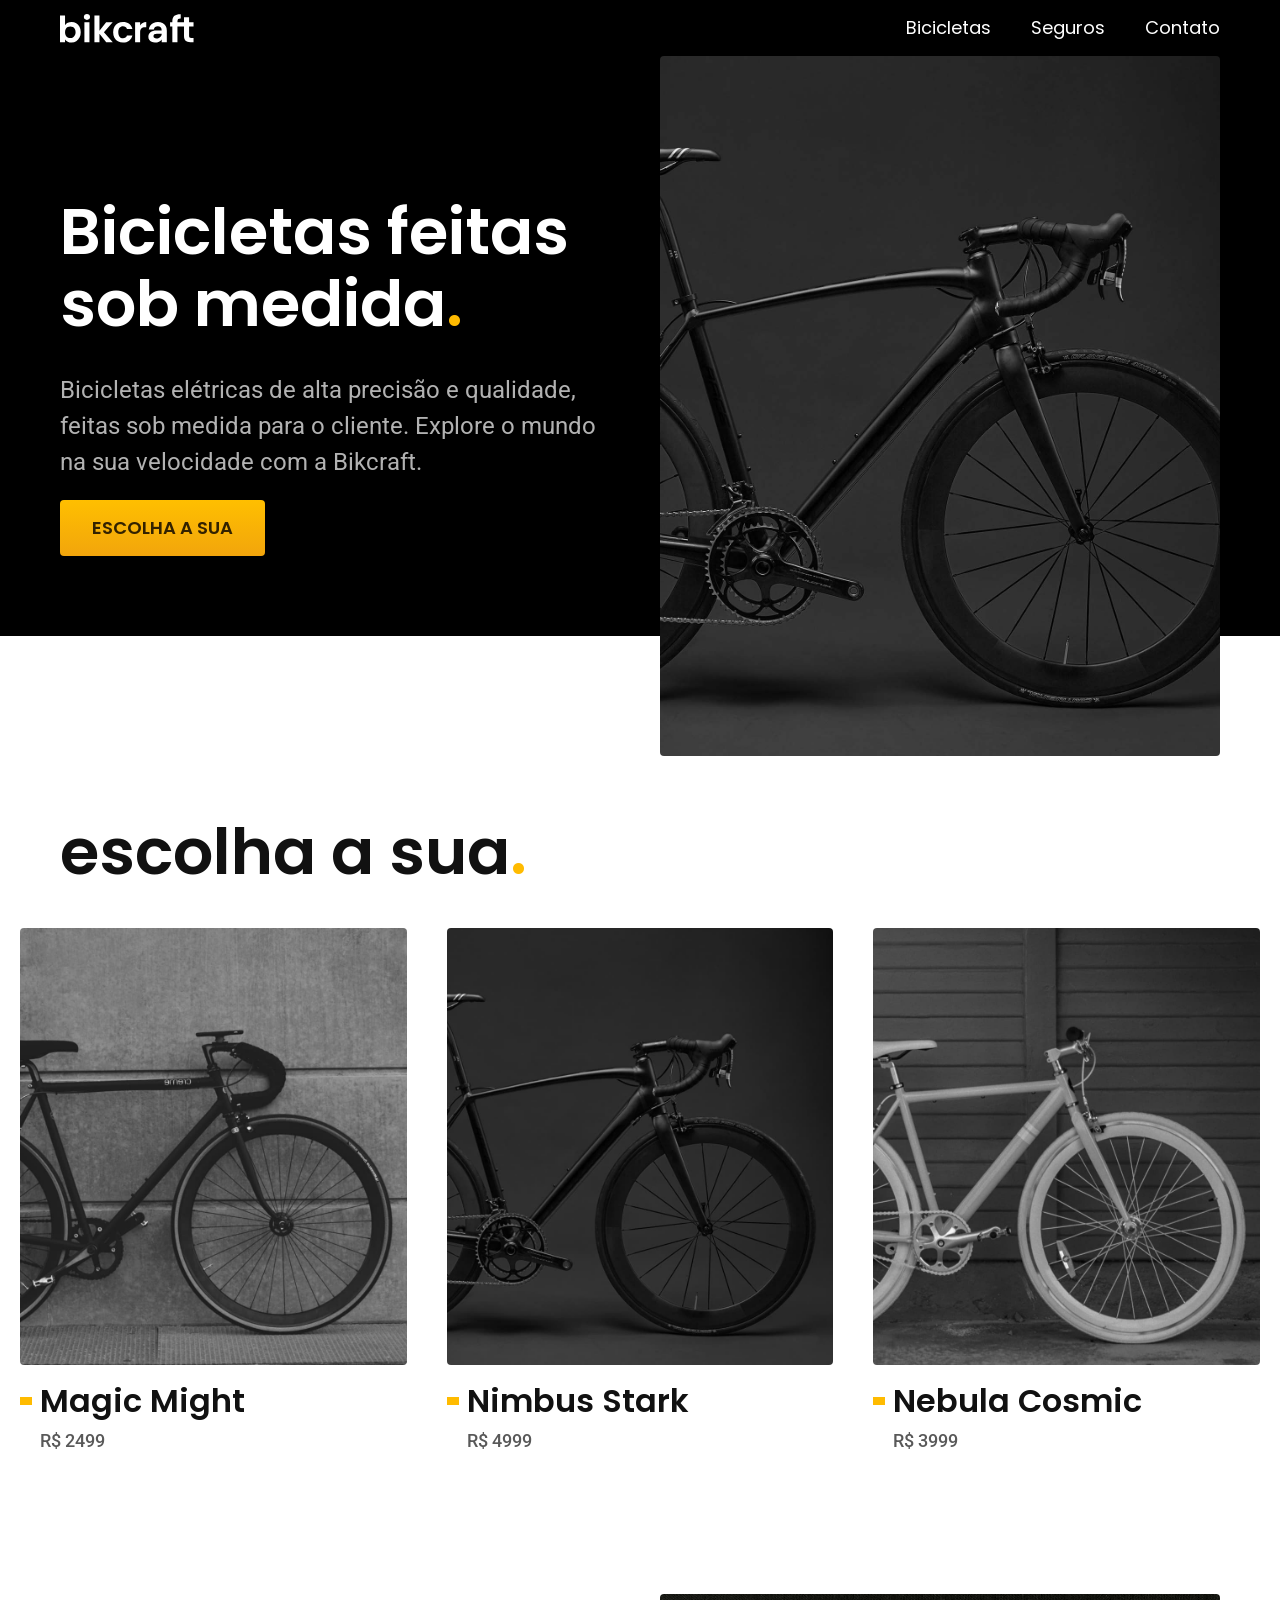
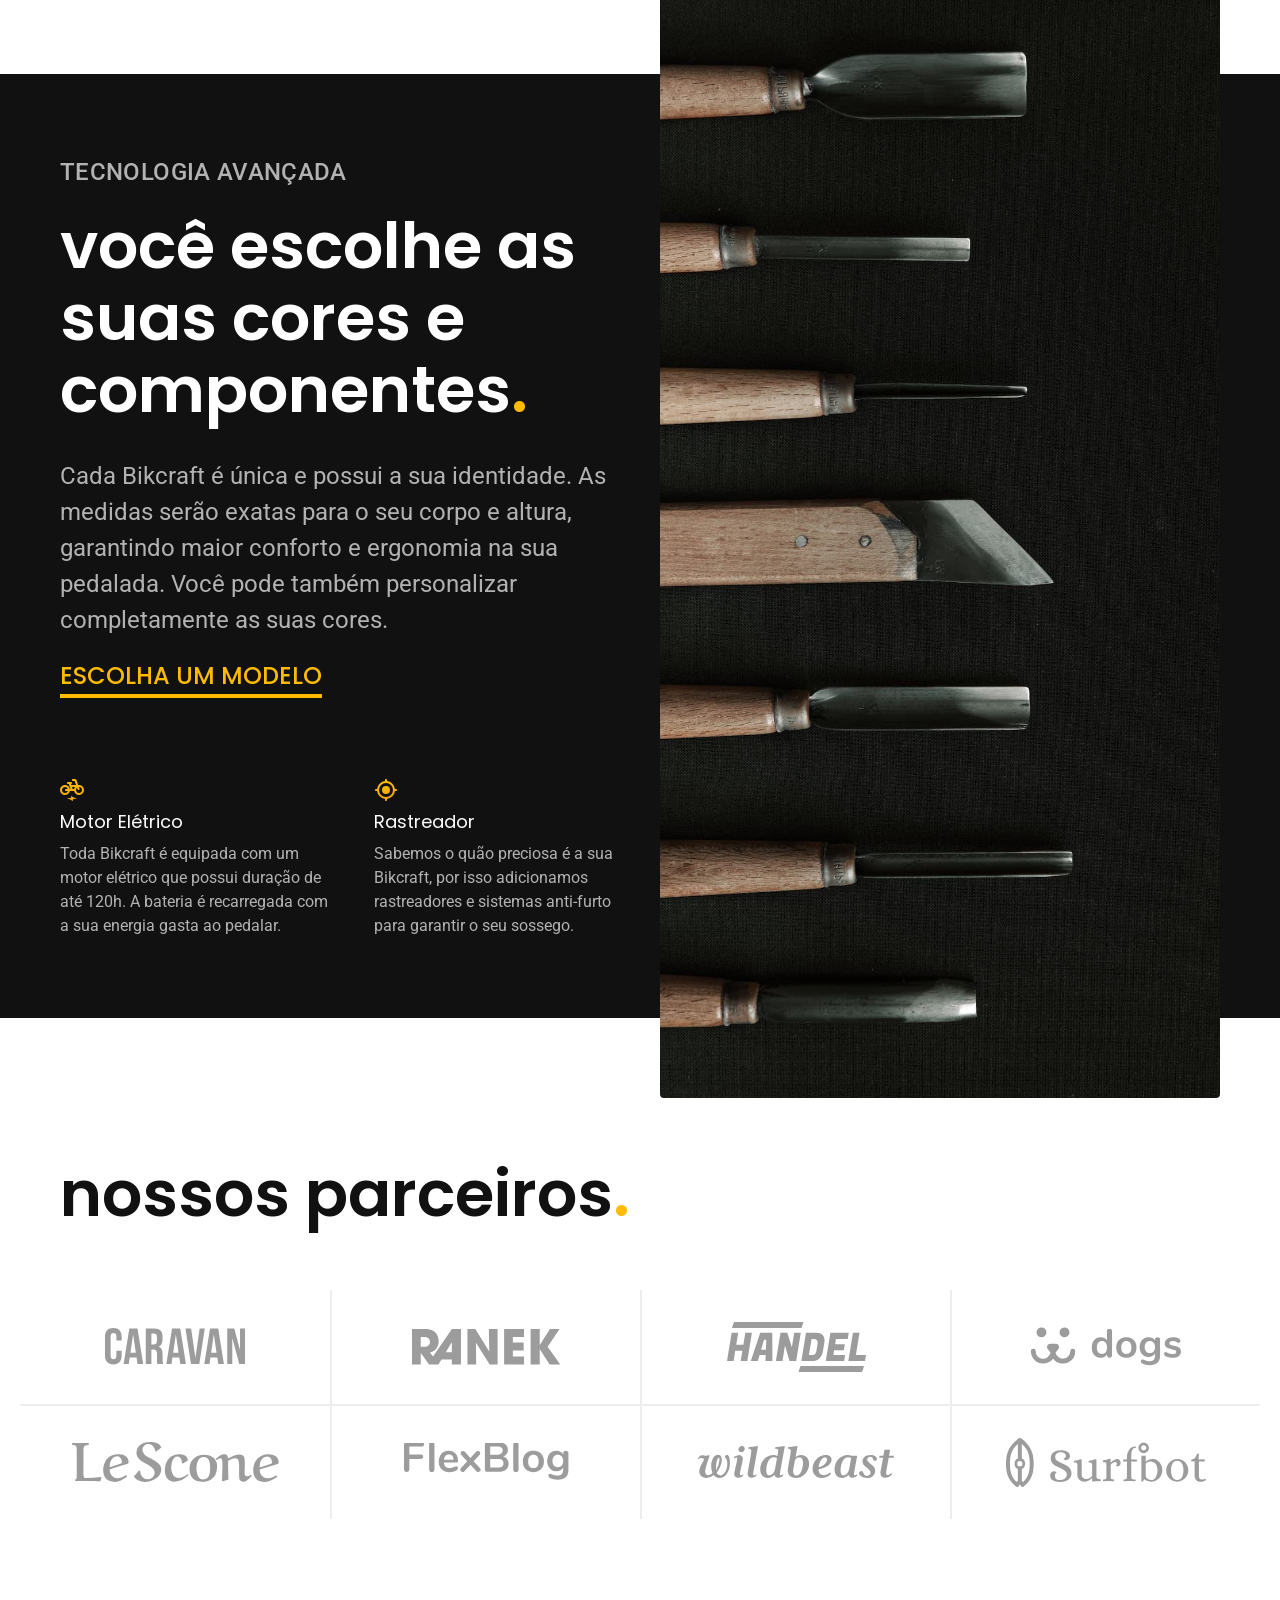
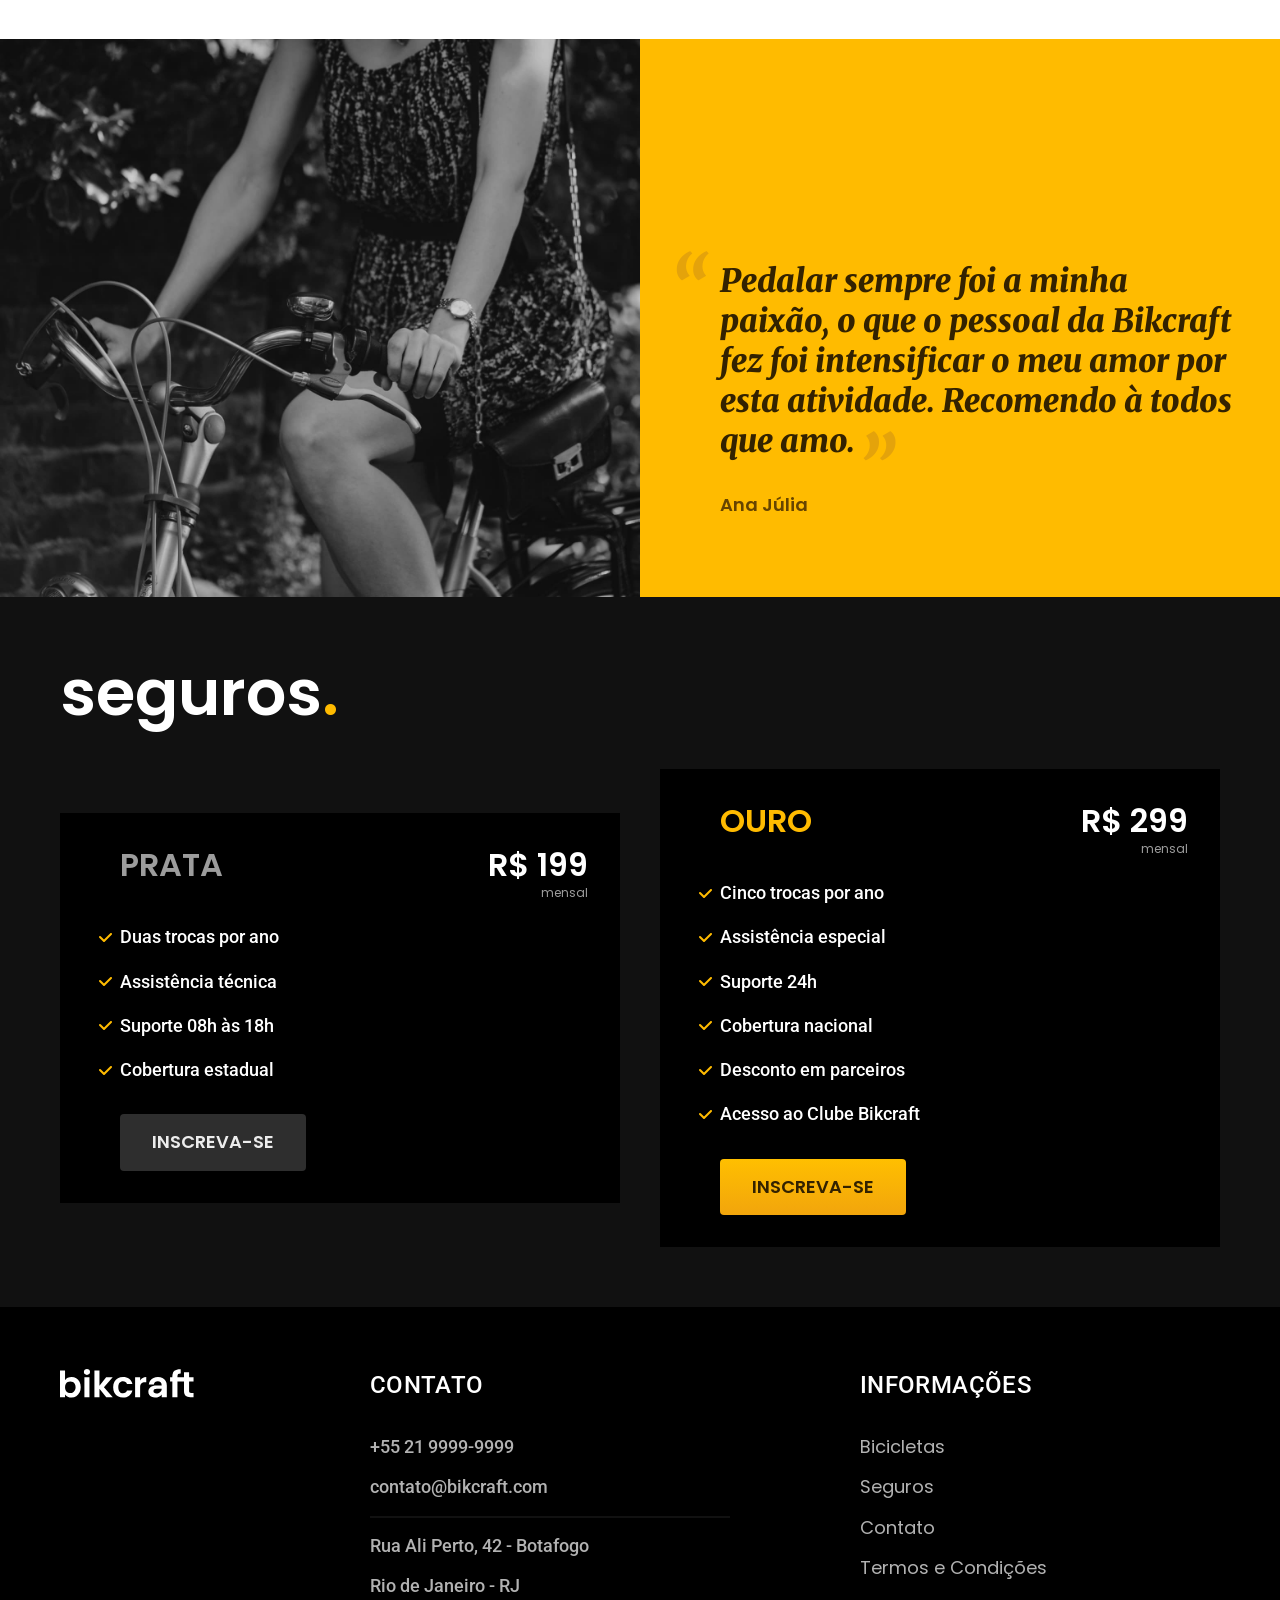
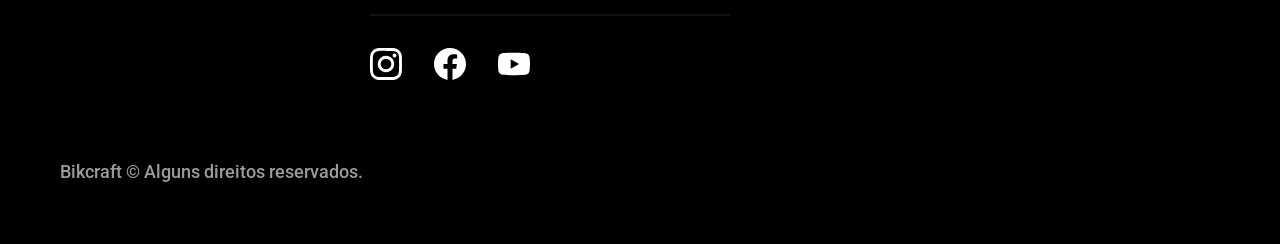
==== commit 397b21a3: "Adiciona footer" ====
--- a/index.html
+++ b/index.html
@@ -147,6 +147,44 @@
       </div>
     </div>
   </article>
+
+  <footer class="footer-bg">
+    <div class="footer container">
+      <img src="./img/bikcraft.svg" alt="Bikcraft">
+      <div class="footer-contato">
+        <h3 class="font-2-l-b cor-0">Contato</h3>
+        <ul class="font-2-m cor-5">
+          <li><a href="tel:+552199999999">+55 21 9999-9999</a></li>
+          <li><a href="mailto:contato@bikcraft.com">contato@bikcraft.com</a></li>
+          <li>Rua Ali Perto, 42 - Botafogo</li>
+          <li>Rio de Janeiro - RJ</li>
+        </ul>
+        <div class="footer-redes">
+          <a href="./">
+            <img src="./img/redes/instagram.svg" alt="Instagram">
+          </a>
+          <a href="./">
+            <img src="./img/redes/facebook.svg" alt="Facebook">
+          </a>
+          <a href="./">
+            <img src="./img/redes/youtube.svg" alt="Youtube">
+          </a>
+        </div>
+      </div>
+      <div class="footer-informacoes">
+        <h3 class="font-2-l-b cor-0">Informações</h3>
+        <nav>
+          <ul class="font-1-m cor-5">
+            <li><a href="./bicicletas.html">Bicicletas</a></li>
+            <li><a href="./seguros.html">Seguros</a></li>
+            <li><a href="./contato.html">Contato</a></li>
+            <li><a href="./termos.html">Termos e Condições</a></li>
+          </ul>
+        </nav>
+      </div>
+      <p class="footer-copy font-2-m cor-6">Bikcraft © Alguns direitos reservados.</p>
+    </div>
+  </footer>
 </body>
 
 </html>
--- a/css/style.css
+++ b/css/style.css
@@ -3,6 +3,7 @@
 @import "./utilidades/cores.css";
 
 @import "./global/header.css";
+@import "./global/footer.css";
 
 /* Utilidades */
 @import "./utilidades/componentes.css";
